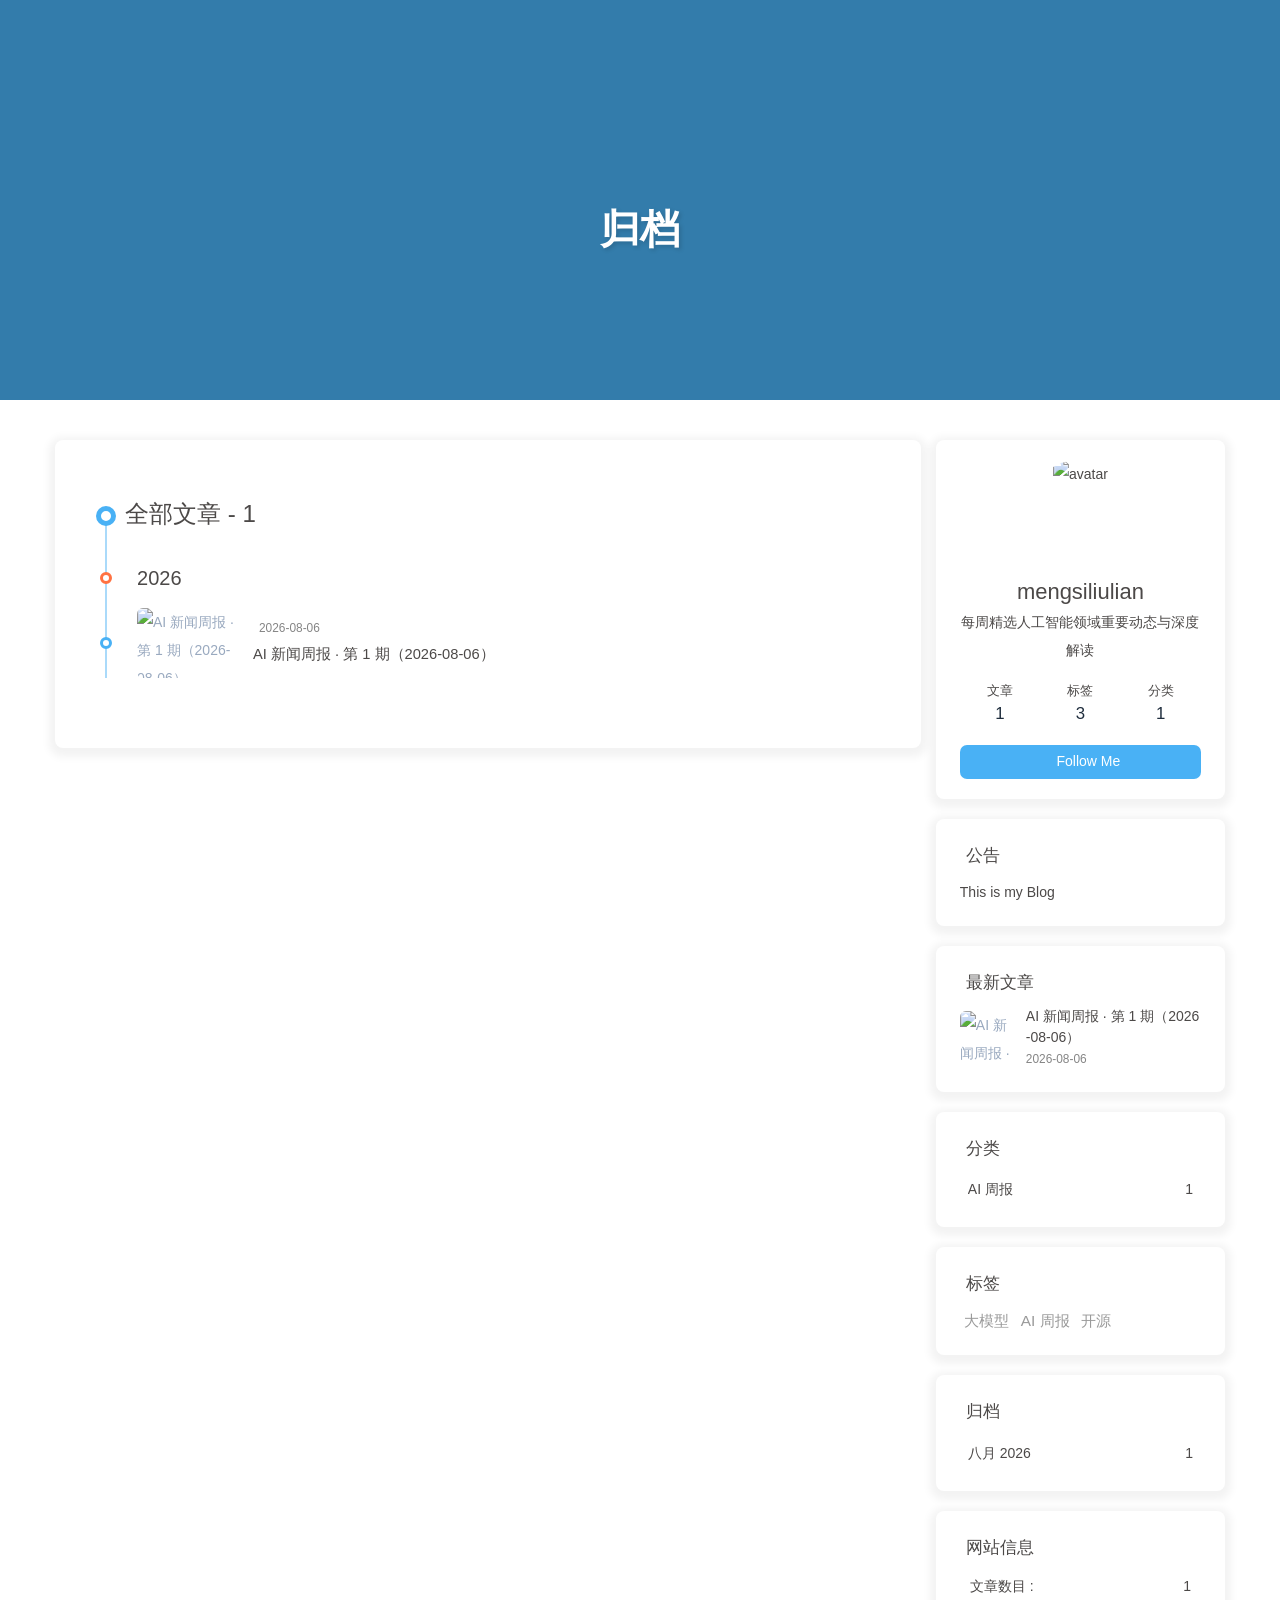
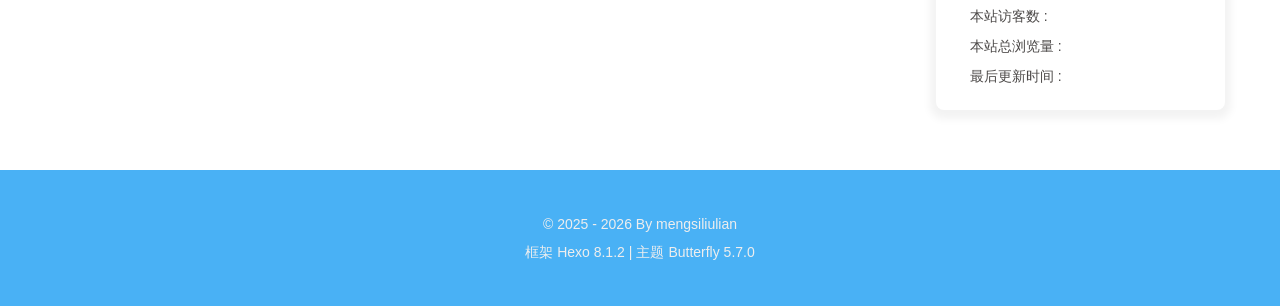
==== archives/index.html @ 632a8c6e "Site updated: 2026-08-06 00:59:35" ====
<!DOCTYPE html><html lang="zh-CN" data-theme="light"><head><meta charset="UTF-8"><meta http-equiv="X-UA-Compatible" content="IE=edge"><meta name="viewport" content="width=device-width, initial-scale=1.0,viewport-fit=cover"><title>归档 | AI 新闻周报</title><meta name="author" content="mengsiliulian"><meta name="copyright" content="mengsiliulian"><meta name="format-detection" content="telephone=no"><meta name="theme-color" content="#ffffff"><meta name="description" content="每周精选人工智能领域重要动态与深度解读">
<meta property="og:type" content="website">
<meta property="og:title" content="归档">
<meta property="og:url" content="https://mengsiliulian.github.io/archives/index.html">
<meta property="og:site_name" content="AI 新闻周报">
<meta property="og:description" content="每周精选人工智能领域重要动态与深度解读">
<meta property="og:locale" content="zh_CN">
<meta property="og:image" content="https://mengsiliulian.github.io/img/butterfly-icon.png">
<meta property="article:author" content="mengsiliulian">
<meta property="article:tag" content="AI, 人工智能, 新闻周报, 机器学习, 大模型">
<meta name="twitter:card" content="summary">
<meta name="twitter:image" content="https://mengsiliulian.github.io/img/butterfly-icon.png"><script type="application/ld+json"></script><link rel="shortcut icon" href="/%5Bobject%20Object%5D"><link rel="canonical" href="https://mengsiliulian.github.io/archives/index.html"><link rel="preconnect" href="//cdn.jsdelivr.net"/><link rel="preconnect" href="//busuanzi.ibruce.info"/><link rel="stylesheet" href="/css/index.css?v=5.7.0"><link rel="stylesheet" href="https://cdn.jsdelivr.net/npm/@fortawesome/fontawesome-free@7.3.1/css/all.min.css"><script>
    (() => {
      
    const saveToLocal = {
      set: (key, value, ttl) => {
        const data = { value }

        if (ttl != null) {
          data.expiry = Date.now() + ttl * 86400000
        }

        localStorage.setItem(key, JSON.stringify(data))
      },
      get: key => {
        const itemStr = localStorage.getItem(key)
        if (!itemStr) return

        try {
          const data = JSON.parse(itemStr)

          if (data.expiry && Date.now() > data.expiry) {
            localStorage.removeItem(key)
            return
          }

          return data.value
        } catch {
          localStorage.removeItem(key)
        }
      }
    }

    const scriptCache = new Map()
    const cssCache = new Map()
    window.btf = {
      saveToLocal,
      getScript: (url, attr = {}) => {
        if (scriptCache.has(url)) {
          return scriptCache.get(url)
        }

        const promise = new Promise((resolve, reject) => {
          const script = document.createElement('script')

          script.src = url
          script.async = true

          for (const key in attr) {
            script.setAttribute(key, attr[key])
          }

          script.onload = resolve
          script.onerror = reject

          document.head.appendChild(script)
        })

        scriptCache.set(url, promise)

        return promise
      },
      getCSS: (url, id) => {
        if (cssCache.has(url)) {
          return cssCache.get(url)
        }

        const promise = new Promise((resolve, reject) => {
          const link = document.createElement('link')

          link.rel = 'stylesheet'
          link.href = url

          if (id) {
            link.id = id
          }

          link.onload = resolve
          link.onerror = reject

          document.head.appendChild(link)
        })

        cssCache.set(url, promise)

        return promise
      },
      addGlobalFn: (key, fn, name = false, parent = window) => {
        if (!false && key.startsWith('pjax')) return
        const globalFn = parent.globalFn || {}
        globalFn[key] = globalFn[key] || {}
        globalFn[key][name || Object.keys(globalFn[key]).length] = fn
        parent.globalFn = globalFn
      }
    }
  
      
      const metaThemeColor = document.querySelector('meta[name="theme-color"]')
      const activateDarkMode = () => {
        document.documentElement.dataset.theme = 'dark'
        if (metaThemeColor !== null) {
          metaThemeColor.setAttribute('content', '#0d0d0d')
        }
      }
      const activateLightMode = () => {
        document.documentElement.dataset.theme = 'light'
        if (metaThemeColor !== null) {
          metaThemeColor.setAttribute('content', '#ffffff')
        }
      }

      btf.activateDarkMode = activateDarkMode
      btf.activateLightMode = activateLightMode

      const theme = saveToLocal.get('theme')
    
          theme === 'dark' ? activateDarkMode() : theme === 'light' ? activateLightMode() : null
        
      
      const asideStatus = saveToLocal.get('aside-status')
      if (asideStatus !== undefined) {
        document.documentElement.classList.toggle('hide-aside', asideStatus === 'hide')
      }
    
      
    const detectApple = () => {
      if (/iPad|iPhone|iPod|Macintosh/.test(navigator.userAgent)) {
        document.documentElement.classList.add('apple')
      }
    }
    detectApple()
  
    })()
  </script><script>const GLOBAL_CONFIG = {
  root: '/',
  algolia: undefined,
  localSearch: {"path":"/search.xml","preload":true,"top_n_per_article":1,"unescape":false,"pagination":{"enable":false,"hitsPerPage":8},"languages":{"hits_empty":"未找到符合您查询的内容：${query}","hits_stats":"共找到 ${hits} 篇文章"}},
  translate: undefined,
  highlight: {"plugin":"highlight.js","highlightCopy":true,"highlightLang":true,"highlightHeightLimit":false,"highlightFullpage":false,"highlightMacStyle":false},
  copy: {
    success: '复制成功',
    error: '复制失败',
    noSupport: '浏览器不支持'
  },
  relativeDate: {
    homepage: false,
    post: false
  },
  runtime: '',
  dateSuffix: {
    just: '刚刚',
    min: '分钟前',
    hour: '小时前',
    day: '天前',
    month: '个月前'
  },
  copyright: undefined,
  lightbox: 'null',
  Snackbar: undefined,
  infinitegrid: {
    js: 'https://cdn.jsdelivr.net/npm/@egjs/infinitegrid@4.13.0/dist/infinitegrid.min.js',
    buttonText: '加载更多'
  },
  isPhotoFigcaption: false,
  islazyloadPlugin: false,
  isAnchor: false,
  percent: {
    toc: true,
    rightside: false,
  },
  autoDarkmode: false
}</script><script id="config-diff">var GLOBAL_CONFIG_SITE = {
  title: '归档',
  isHighlightShrink: false,
  isToc: false,
  pageType: 'archive'
}</script><meta name="generator" content="Hexo 8.1.2"></head><body><div class="page" id="body-wrap"><header class="not-home-page" id="page-header"><nav id="nav"><span id="blog-info"><a class="nav-site-title" href="/"><img class="site-icon" src="/%5Bobject%20Object%5D" alt="Logo"><span class="site-name">AI 新闻周报</span></a></span><div id="menus"><div id="search-button"><span class="site-page social-icon search"><i class="fas fa-search fa-fw"></i><span> 搜索</span></span></div></div></nav><div id="page-site-info"><h1 id="site-title">归档</h1></div></header><main class="layout" id="content-inner"><div id="archive"><div class="article-sort-title">全部文章 - 1</div><div class="article-sort"><div class="article-sort-item year">2026</div><div class="article-sort-item"><a class="article-sort-item-img" href="/2026/08/06/ai-weekly-2026-08-06/" title="AI 新闻周报 · 第 1 期（2026-08-06）"><img src="https://images.unsplash.com/photo-1677442136019-21780ecad995?q=80&amp;w=1200&amp;auto=format&amp;fit=crop" alt="AI 新闻周报 · 第 1 期（2026-08-06）" onerror="this.onerror=null;this.src='/img/404.jpg'"></a><div class="article-sort-item-info"><div class="article-sort-item-time"><i class="far fa-calendar-alt"></i><time class="post-meta-date-created" datetime="2026-08-05T16:55:00.000Z" title="发表于 2026-08-06 00:55:00">2026-08-06</time></div><a class="article-sort-item-title" href="/2026/08/06/ai-weekly-2026-08-06/" title="AI 新闻周报 · 第 1 期（2026-08-06）">AI 新闻周报 · 第 1 期（2026-08-06）</a></div></div></div></div><div class="aside-content" id="aside-content"><div class="card-widget card-info text-center"><div class="avatar-img"><img src="/img/butterfly-icon.png" onerror="this.onerror=null;this.src='/img/friend_404.gif'" alt="avatar"/></div><div class="author-info-name">mengsiliulian</div><div class="author-info-description">每周精选人工智能领域重要动态与深度解读</div><div class="site-data"><a href="/archives/"><div class="headline">文章</div><div class="length-num">1</div></a><a href="/tags/"><div class="headline">标签</div><div class="length-num">3</div></a><a href="/categories/"><div class="headline">分类</div><div class="length-num">1</div></a></div><a id="card-info-btn" target="_blank" rel="noopener" href="https://github.com/xxxxxx"><i class="fab fa-github"></i><span>Follow Me</span></a></div><div class="card-widget card-announcement"><div class="item-headline"><i class="fas fa-bullhorn fa-shake"></i><span>公告</span></div><div class="announcement_content">This is my Blog</div></div><div class="sticky_layout"><div class="card-widget card-recent-post"><div class="item-headline"><i class="fas fa-history"></i><span>最新文章</span></div><div class="aside-list"><div class="aside-list-item"><a class="thumbnail" href="/2026/08/06/ai-weekly-2026-08-06/" title="AI 新闻周报 · 第 1 期（2026-08-06）"><img src="https://images.unsplash.com/photo-1677442136019-21780ecad995?q=80&amp;w=1200&amp;auto=format&amp;fit=crop" onerror="this.onerror=null;this.src='/img/404.jpg'" alt="AI 新闻周报 · 第 1 期（2026-08-06）"/></a><div class="content"><a class="title" href="/2026/08/06/ai-weekly-2026-08-06/" title="AI 新闻周报 · 第 1 期（2026-08-06）">AI 新闻周报 · 第 1 期（2026-08-06）</a><time datetime="2026-08-05T16:55:00.000Z" title="发表于 2026-08-06 00:55:00">2026-08-06</time></div></div></div></div><div class="card-widget card-categories"><div class="item-headline"><i class="fas fa-folder-open"></i><span>分类</span></div>
          <ul class="card-category-list" id="aside-cat-list">
            <li class="card-category-list-item "><a class="card-category-list-link" href="/categories/AI-%E5%91%A8%E6%8A%A5/"><span class="card-category-list-name">AI 周报</span><span class="card-category-list-count">1</span></a></li>
          </ul></div><div class="card-widget card-tags"><div class="item-headline"><i class="fas fa-tags"></i><span>标签</span></div><div class="card-tag-cloud"><a href="/tags/%E5%A4%A7%E6%A8%A1%E5%9E%8B/" style="font-size: 1.1em; color: #999">大模型</a> <a href="/tags/AI-%E5%91%A8%E6%8A%A5/" style="font-size: 1.1em; color: #999">AI 周报</a> <a href="/tags/%E5%BC%80%E6%BA%90/" style="font-size: 1.1em; color: #999">开源</a></div></div><div class="card-widget card-archives">
    <div class="item-headline"><i class="fas fa-archive"></i><span>归档</span></div>
  
    <ul class="card-archive-list">
      
        <li class="card-archive-list-item">
          <a class="card-archive-list-link" href="/archives/2026/08/">
            <span class="card-archive-list-date">
              八月 2026
            </span>
            <span class="card-archive-list-count">1</span>
          </a>
        </li>
      
    </ul>
  </div><div class="card-widget card-webinfo"><div class="item-headline"><i class="fas fa-chart-line"></i><span>网站信息</span></div><div class="webinfo"><div class="webinfo-item"><div class="item-name">文章数目 :</div><div class="item-count">1</div></div><div class="webinfo-item"><div class="item-name">本站访客数 :</div><div class="item-count" id="busuanzi_value_site_uv"><i class="fa-solid fa-spinner fa-spin"></i></div></div><div class="webinfo-item"><div class="item-name">本站总浏览量 :</div><div class="item-count" id="busuanzi_value_site_pv"><i class="fa-solid fa-spinner fa-spin"></i></div></div><div class="webinfo-item"><div class="item-name">最后更新时间 :</div><div class="item-count" id="last-push-date" data-lastPushDate="2026-08-05T16:59:34.254Z"><i class="fa-solid fa-spinner fa-spin"></i></div></div></div></div></div></div></main><footer id="footer"><div class="footer-other"><div class="footer-copyright"><span class="copyright">&copy;&nbsp;2025 - 2026 By mengsiliulian</span><span class="framework-info"><span>框架 </span><a target="_blank" rel="noopener" href="https://hexo.io">Hexo 8.1.2</a><span class="footer-separator">|</span><span>主题 </span><a target="_blank" rel="noopener" href="https://github.com/jerryc127/hexo-theme-butterfly">Butterfly 5.7.0</a></span></div></div></footer></div><div id="rightside"><div id="rightside-config-hide"><button id="darkmode" type="button" title="日间和夜间模式切换"><i class="fas fa-adjust"></i></button><button id="hide-aside-btn" type="button" title="单栏和双栏切换"><i class="fas fa-arrows-alt-h"></i></button></div><div id="rightside-config-show"><button id="rightside-config" type="button" title="设置"><i class="fas fa-cog fa-spin"></i></button><button id="go-up" type="button" title="回到顶部"><span class="scroll-percent"></span><i class="fas fa-arrow-up"></i></button></div></div><div><script src="/js/utils.js?v=5.7.0"></script><script src="/js/main.js?v=5.7.0"></script><div class="js-pjax"></div><script async data-pjax src="//busuanzi.ibruce.info/busuanzi/2.3/busuanzi.pure.mini.js"></script><div id="local-search"><div class="search-dialog"><nav class="search-nav"><span class="search-dialog-title">搜索</span><i class="fas fa-spinner fa-pulse" id="loading-status" hidden="hidden"></i><button class="search-close-button"><i class="fas fa-times"></i></button></nav><div class="text-center" id="loading-database"><i class="fas fa-spinner fa-pulse"></i><span>  数据加载中</span></div><div class="local-search-input"><input placeholder="搜索文章..." type="text"/></div><hr/><div id="local-search-results"></div><div class="ais-Pagination" id="local-search-pagination" style="display:none;"><ul class="ais-Pagination-list"></ul></div><div id="local-search-stats"></div></div><div id="search-mask"></div><script src="/js/search/local-search.js?v=5.7.0"></script></div></div></body></html>
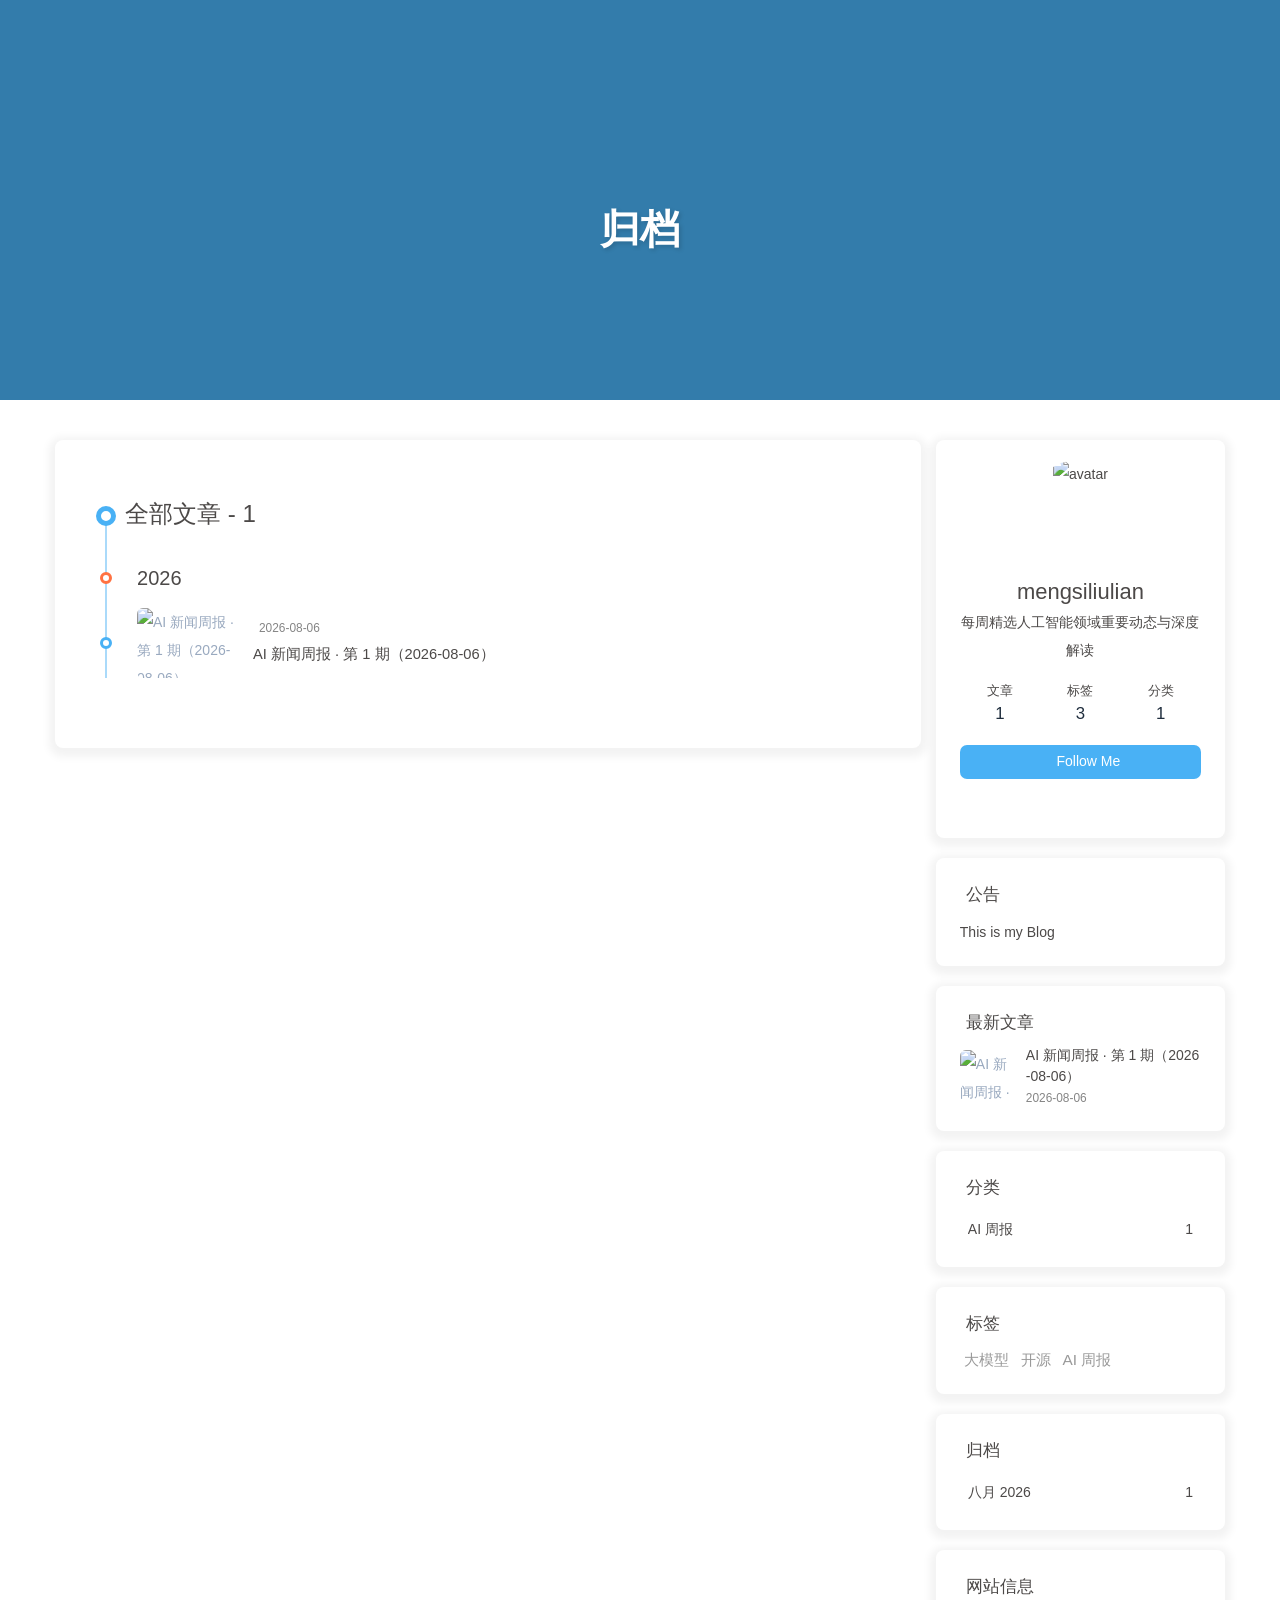
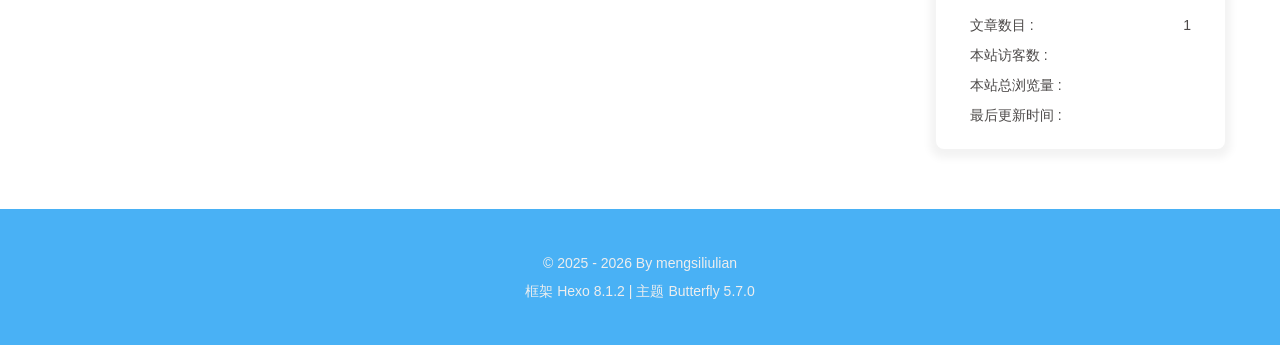
==== commit 308da384: "Site updated: 2026-08-06 01:06:45" ====
--- a/archives/index.html
+++ b/archives/index.html
@@ -5,11 +5,11 @@
 <meta property="og:site_name" content="AI 新闻周报">
 <meta property="og:description" content="每周精选人工智能领域重要动态与深度解读">
 <meta property="og:locale" content="zh_CN">
-<meta property="og:image" content="https://mengsiliulian.github.io/img/butterfly-icon.png">
+<meta property="og:image" content="https://avatars.githubusercontent.com/u/1">
 <meta property="article:author" content="mengsiliulian">
 <meta property="article:tag" content="AI, 人工智能, 新闻周报, 机器学习, 大模型">
 <meta name="twitter:card" content="summary">
-<meta name="twitter:image" content="https://mengsiliulian.github.io/img/butterfly-icon.png"><script type="application/ld+json"></script><link rel="shortcut icon" href="/%5Bobject%20Object%5D"><link rel="canonical" href="https://mengsiliulian.github.io/archives/index.html"><link rel="preconnect" href="//cdn.jsdelivr.net"/><link rel="preconnect" href="//busuanzi.ibruce.info"/><link rel="stylesheet" href="/css/index.css?v=5.7.0"><link rel="stylesheet" href="https://cdn.jsdelivr.net/npm/@fortawesome/fontawesome-free@7.3.1/css/all.min.css"><script>
+<meta name="twitter:image" content="https://avatars.githubusercontent.com/u/1"><script type="application/ld+json"></script><link rel="shortcut icon" href="/%5Bobject%20Object%5D"><link rel="canonical" href="https://mengsiliulian.github.io/archives/index.html"><link rel="preconnect" href="//cdn.jsdelivr.net"/><link rel="preconnect" href="//busuanzi.ibruce.info"/><link rel="stylesheet" href="/css/index.css?v=5.7.0"><link rel="stylesheet" href="https://cdn.jsdelivr.net/npm/@fortawesome/fontawesome-free@7.3.1/css/all.min.css"><script>
     (() => {
       
     const saveToLocal = {
@@ -184,10 +184,10 @@
   isHighlightShrink: false,
   isToc: false,
   pageType: 'archive'
-}</script><meta name="generator" content="Hexo 8.1.2"></head><body><div class="page" id="body-wrap"><header class="not-home-page" id="page-header"><nav id="nav"><span id="blog-info"><a class="nav-site-title" href="/"><img class="site-icon" src="/%5Bobject%20Object%5D" alt="Logo"><span class="site-name">AI 新闻周报</span></a></span><div id="menus"><div id="search-button"><span class="site-page social-icon search"><i class="fas fa-search fa-fw"></i><span> 搜索</span></span></div></div></nav><div id="page-site-info"><h1 id="site-title">归档</h1></div></header><main class="layout" id="content-inner"><div id="archive"><div class="article-sort-title">全部文章 - 1</div><div class="article-sort"><div class="article-sort-item year">2026</div><div class="article-sort-item"><a class="article-sort-item-img" href="/2026/08/06/ai-weekly-2026-08-06/" title="AI 新闻周报 · 第 1 期（2026-08-06）"><img src="https://images.unsplash.com/photo-1677442136019-21780ecad995?q=80&amp;w=1200&amp;auto=format&amp;fit=crop" alt="AI 新闻周报 · 第 1 期（2026-08-06）" onerror="this.onerror=null;this.src='/img/404.jpg'"></a><div class="article-sort-item-info"><div class="article-sort-item-time"><i class="far fa-calendar-alt"></i><time class="post-meta-date-created" datetime="2026-08-05T16:55:00.000Z" title="发表于 2026-08-06 00:55:00">2026-08-06</time></div><a class="article-sort-item-title" href="/2026/08/06/ai-weekly-2026-08-06/" title="AI 新闻周报 · 第 1 期（2026-08-06）">AI 新闻周报 · 第 1 期（2026-08-06）</a></div></div></div></div><div class="aside-content" id="aside-content"><div class="card-widget card-info text-center"><div class="avatar-img"><img src="/img/butterfly-icon.png" onerror="this.onerror=null;this.src='/img/friend_404.gif'" alt="avatar"/></div><div class="author-info-name">mengsiliulian</div><div class="author-info-description">每周精选人工智能领域重要动态与深度解读</div><div class="site-data"><a href="/archives/"><div class="headline">文章</div><div class="length-num">1</div></a><a href="/tags/"><div class="headline">标签</div><div class="length-num">3</div></a><a href="/categories/"><div class="headline">分类</div><div class="length-num">1</div></a></div><a id="card-info-btn" target="_blank" rel="noopener" href="https://github.com/xxxxxx"><i class="fab fa-github"></i><span>Follow Me</span></a></div><div class="card-widget card-announcement"><div class="item-headline"><i class="fas fa-bullhorn fa-shake"></i><span>公告</span></div><div class="announcement_content">This is my Blog</div></div><div class="sticky_layout"><div class="card-widget card-recent-post"><div class="item-headline"><i class="fas fa-history"></i><span>最新文章</span></div><div class="aside-list"><div class="aside-list-item"><a class="thumbnail" href="/2026/08/06/ai-weekly-2026-08-06/" title="AI 新闻周报 · 第 1 期（2026-08-06）"><img src="https://images.unsplash.com/photo-1677442136019-21780ecad995?q=80&amp;w=1200&amp;auto=format&amp;fit=crop" onerror="this.onerror=null;this.src='/img/404.jpg'" alt="AI 新闻周报 · 第 1 期（2026-08-06）"/></a><div class="content"><a class="title" href="/2026/08/06/ai-weekly-2026-08-06/" title="AI 新闻周报 · 第 1 期（2026-08-06）">AI 新闻周报 · 第 1 期（2026-08-06）</a><time datetime="2026-08-05T16:55:00.000Z" title="发表于 2026-08-06 00:55:00">2026-08-06</time></div></div></div></div><div class="card-widget card-categories"><div class="item-headline"><i class="fas fa-folder-open"></i><span>分类</span></div>
+}</script><meta name="generator" content="Hexo 8.1.2"></head><body><div class="page" id="body-wrap"><header class="not-home-page" id="page-header" style="background-image: url(https://images.unsplash.com/photo-1620712943543-bcc4688e7485?q=80&amp;w=1600&amp;auto=format&amp;fit=crop);"><nav id="nav"><span id="blog-info"><a class="nav-site-title" href="/"><span class="site-name">AI 新闻周报</span></a></span><div id="menus"><div id="search-button"><span class="site-page social-icon search"><i class="fas fa-search fa-fw"></i><span> 搜索</span></span></div></div></nav><div id="page-site-info"><h1 id="site-title">归档</h1></div></header><main class="layout" id="content-inner"><div id="archive"><div class="article-sort-title">全部文章 - 1</div><div class="article-sort"><div class="article-sort-item year">2026</div><div class="article-sort-item"><a class="article-sort-item-img" href="/2026/08/06/ai-weekly-2026-08-06/" title="AI 新闻周报 · 第 1 期（2026-08-06）"><img src="https://images.unsplash.com/photo-1677442136019-21780ecad995?q=80&amp;w=1200&amp;auto=format&amp;fit=crop" alt="AI 新闻周报 · 第 1 期（2026-08-06）" onerror="this.onerror=null;this.src='/img/404.jpg'"></a><div class="article-sort-item-info"><div class="article-sort-item-time"><i class="far fa-calendar-alt"></i><time class="post-meta-date-created" datetime="2026-08-05T16:55:00.000Z" title="发表于 2026-08-06 00:55:00">2026-08-06</time></div><a class="article-sort-item-title" href="/2026/08/06/ai-weekly-2026-08-06/" title="AI 新闻周报 · 第 1 期（2026-08-06）">AI 新闻周报 · 第 1 期（2026-08-06）</a></div></div></div></div><div class="aside-content" id="aside-content"><div class="card-widget card-info text-center"><div class="avatar-img"><img src="https://avatars.githubusercontent.com/u/1" onerror="this.onerror=null;this.src='/img/friend_404.gif'" alt="avatar"/></div><div class="author-info-name">mengsiliulian</div><div class="author-info-description">每周精选人工智能领域重要动态与深度解读</div><div class="site-data"><a href="/archives/"><div class="headline">文章</div><div class="length-num">1</div></a><a href="/tags/"><div class="headline">标签</div><div class="length-num">3</div></a><a href="/categories/"><div class="headline">分类</div><div class="length-num">1</div></a></div><a id="card-info-btn" target="_blank" rel="noopener" href="https://github.com/xxxxxx"><i class="fab fa-github"></i><span>Follow Me</span></a><div class="card-info-social-icons"><a class="social-icon" href="https://github.com/mengsiliulian" target="_blank" title="Github"><i class="fab fa-github" style="color: #24292e;"></i></a></div></div><div class="card-widget card-announcement"><div class="item-headline"><i class="fas fa-bullhorn fa-shake"></i><span>公告</span></div><div class="announcement_content">This is my Blog</div></div><div class="sticky_layout"><div class="card-widget card-recent-post"><div class="item-headline"><i class="fas fa-history"></i><span>最新文章</span></div><div class="aside-list"><div class="aside-list-item"><a class="thumbnail" href="/2026/08/06/ai-weekly-2026-08-06/" title="AI 新闻周报 · 第 1 期（2026-08-06）"><img src="https://images.unsplash.com/photo-1677442136019-21780ecad995?q=80&amp;w=1200&amp;auto=format&amp;fit=crop" onerror="this.onerror=null;this.src='/img/404.jpg'" alt="AI 新闻周报 · 第 1 期（2026-08-06）"/></a><div class="content"><a class="title" href="/2026/08/06/ai-weekly-2026-08-06/" title="AI 新闻周报 · 第 1 期（2026-08-06）">AI 新闻周报 · 第 1 期（2026-08-06）</a><time datetime="2026-08-05T16:55:00.000Z" title="发表于 2026-08-06 00:55:00">2026-08-06</time></div></div></div></div><div class="card-widget card-categories"><div class="item-headline"><i class="fas fa-folder-open"></i><span>分类</span></div>
           <ul class="card-category-list" id="aside-cat-list">
             <li class="card-category-list-item "><a class="card-category-list-link" href="/categories/AI-%E5%91%A8%E6%8A%A5/"><span class="card-category-list-name">AI 周报</span><span class="card-category-list-count">1</span></a></li>
-          </ul></div><div class="card-widget card-tags"><div class="item-headline"><i class="fas fa-tags"></i><span>标签</span></div><div class="card-tag-cloud"><a href="/tags/%E5%A4%A7%E6%A8%A1%E5%9E%8B/" style="font-size: 1.1em; color: #999">大模型</a> <a href="/tags/AI-%E5%91%A8%E6%8A%A5/" style="font-size: 1.1em; color: #999">AI 周报</a> <a href="/tags/%E5%BC%80%E6%BA%90/" style="font-size: 1.1em; color: #999">开源</a></div></div><div class="card-widget card-archives">
+          </ul></div><div class="card-widget card-tags"><div class="item-headline"><i class="fas fa-tags"></i><span>标签</span></div><div class="card-tag-cloud"><a href="/tags/%E5%A4%A7%E6%A8%A1%E5%9E%8B/" style="font-size: 1.1em; color: #999">大模型</a> <a href="/tags/%E5%BC%80%E6%BA%90/" style="font-size: 1.1em; color: #999">开源</a> <a href="/tags/AI-%E5%91%A8%E6%8A%A5/" style="font-size: 1.1em; color: #999">AI 周报</a></div></div><div class="card-widget card-archives">
     <div class="item-headline"><i class="fas fa-archive"></i><span>归档</span></div>
   
     <ul class="card-archive-list">
@@ -202,4 +202,4 @@
         </li>
       
     </ul>
-  </div><div class="card-widget card-webinfo"><div class="item-headline"><i class="fas fa-chart-line"></i><span>网站信息</span></div><div class="webinfo"><div class="webinfo-item"><div class="item-name">文章数目 :</div><div class="item-count">1</div></div><div class="webinfo-item"><div class="item-name">本站访客数 :</div><div class="item-count" id="busuanzi_value_site_uv"><i class="fa-solid fa-spinner fa-spin"></i></div></div><div class="webinfo-item"><div class="item-name">本站总浏览量 :</div><div class="item-count" id="busuanzi_value_site_pv"><i class="fa-solid fa-spinner fa-spin"></i></div></div><div class="webinfo-item"><div class="item-name">最后更新时间 :</div><div class="item-count" id="last-push-date" data-lastPushDate="2026-08-05T16:59:34.254Z"><i class="fa-solid fa-spinner fa-spin"></i></div></div></div></div></div></div></main><footer id="footer"><div class="footer-other"><div class="footer-copyright"><span class="copyright">&copy;&nbsp;2025 - 2026 By mengsiliulian</span><span class="framework-info"><span>框架 </span><a target="_blank" rel="noopener" href="https://hexo.io">Hexo 8.1.2</a><span class="footer-separator">|</span><span>主题 </span><a target="_blank" rel="noopener" href="https://github.com/jerryc127/hexo-theme-butterfly">Butterfly 5.7.0</a></span></div></div></footer></div><div id="rightside"><div id="rightside-config-hide"><button id="darkmode" type="button" title="日间和夜间模式切换"><i class="fas fa-adjust"></i></button><button id="hide-aside-btn" type="button" title="单栏和双栏切换"><i class="fas fa-arrows-alt-h"></i></button></div><div id="rightside-config-show"><button id="rightside-config" type="button" title="设置"><i class="fas fa-cog fa-spin"></i></button><button id="go-up" type="button" title="回到顶部"><span class="scroll-percent"></span><i class="fas fa-arrow-up"></i></button></div></div><div><script src="/js/utils.js?v=5.7.0"></script><script src="/js/main.js?v=5.7.0"></script><div class="js-pjax"></div><script async data-pjax src="//busuanzi.ibruce.info/busuanzi/2.3/busuanzi.pure.mini.js"></script><div id="local-search"><div class="search-dialog"><nav class="search-nav"><span class="search-dialog-title">搜索</span><i class="fas fa-spinner fa-pulse" id="loading-status" hidden="hidden"></i><button class="search-close-button"><i class="fas fa-times"></i></button></nav><div class="text-center" id="loading-database"><i class="fas fa-spinner fa-pulse"></i><span>  数据加载中</span></div><div class="local-search-input"><input placeholder="搜索文章..." type="text"/></div><hr/><div id="local-search-results"></div><div class="ais-Pagination" id="local-search-pagination" style="display:none;"><ul class="ais-Pagination-list"></ul></div><div id="local-search-stats"></div></div><div id="search-mask"></div><script src="/js/search/local-search.js?v=5.7.0"></script></div></div></body></html>+  </div><div class="card-widget card-webinfo"><div class="item-headline"><i class="fas fa-chart-line"></i><span>网站信息</span></div><div class="webinfo"><div class="webinfo-item"><div class="item-name">文章数目 :</div><div class="item-count">1</div></div><div class="webinfo-item"><div class="item-name">本站访客数 :</div><div class="item-count" id="busuanzi_value_site_uv"><i class="fa-solid fa-spinner fa-spin"></i></div></div><div class="webinfo-item"><div class="item-name">本站总浏览量 :</div><div class="item-count" id="busuanzi_value_site_pv"><i class="fa-solid fa-spinner fa-spin"></i></div></div><div class="webinfo-item"><div class="item-name">最后更新时间 :</div><div class="item-count" id="last-push-date" data-lastPushDate="2026-08-05T17:06:43.713Z"><i class="fa-solid fa-spinner fa-spin"></i></div></div></div></div></div></div></main><footer id="footer"><div class="footer-other"><div class="footer-copyright"><span class="copyright">&copy;&nbsp;2025 - 2026 By mengsiliulian</span><span class="framework-info"><span>框架 </span><a target="_blank" rel="noopener" href="https://hexo.io">Hexo 8.1.2</a><span class="footer-separator">|</span><span>主题 </span><a target="_blank" rel="noopener" href="https://github.com/jerryc127/hexo-theme-butterfly">Butterfly 5.7.0</a></span></div></div></footer></div><div id="rightside"><div id="rightside-config-hide"><button id="darkmode" type="button" title="日间和夜间模式切换"><i class="fas fa-adjust"></i></button><button id="hide-aside-btn" type="button" title="单栏和双栏切换"><i class="fas fa-arrows-alt-h"></i></button></div><div id="rightside-config-show"><button id="rightside-config" type="button" title="设置"><i class="fas fa-cog fa-spin"></i></button><button id="go-up" type="button" title="回到顶部"><span class="scroll-percent"></span><i class="fas fa-arrow-up"></i></button></div></div><div><script src="/js/utils.js?v=5.7.0"></script><script src="/js/main.js?v=5.7.0"></script><div class="js-pjax"></div><script async data-pjax src="//busuanzi.ibruce.info/busuanzi/2.3/busuanzi.pure.mini.js"></script><div id="local-search"><div class="search-dialog"><nav class="search-nav"><span class="search-dialog-title">搜索</span><i class="fas fa-spinner fa-pulse" id="loading-status" hidden="hidden"></i><button class="search-close-button"><i class="fas fa-times"></i></button></nav><div class="text-center" id="loading-database"><i class="fas fa-spinner fa-pulse"></i><span>  数据加载中</span></div><div class="local-search-input"><input placeholder="搜索文章..." type="text"/></div><hr/><div id="local-search-results"></div><div class="ais-Pagination" id="local-search-pagination" style="display:none;"><ul class="ais-Pagination-list"></ul></div><div id="local-search-stats"></div></div><div id="search-mask"></div><script src="/js/search/local-search.js?v=5.7.0"></script></div></div></body></html>
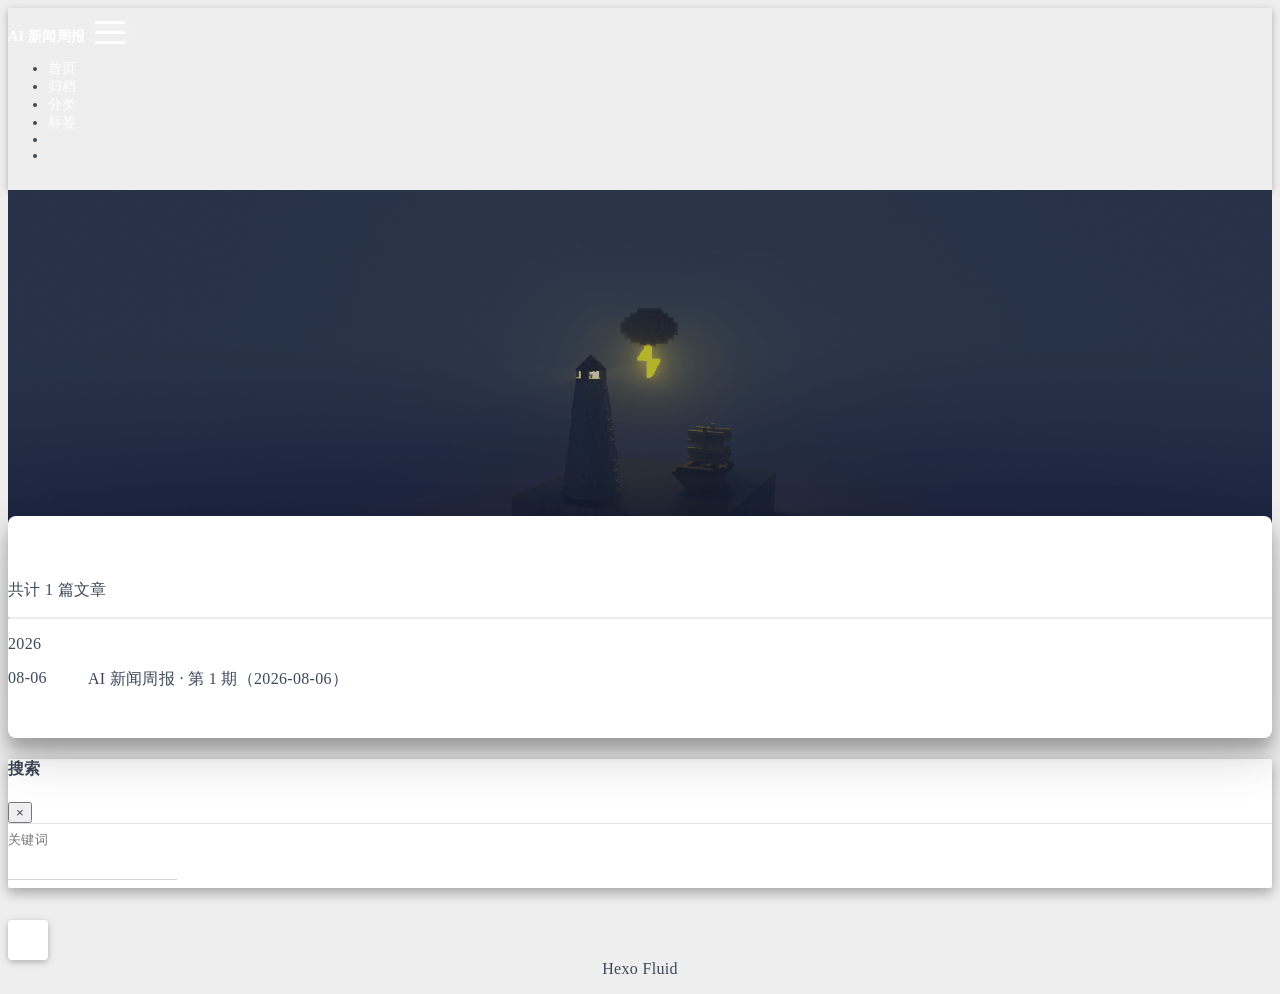
==== commit d1c29b3b: "Site updated: 2026-08-06 01:20:34" ====
--- a/archives/index.html
+++ b/archives/index.html
@@ -1,205 +1,438 @@
-<!DOCTYPE html><html lang="zh-CN" data-theme="light"><head><meta charset="UTF-8"><meta http-equiv="X-UA-Compatible" content="IE=edge"><meta name="viewport" content="width=device-width, initial-scale=1.0,viewport-fit=cover"><title>归档 | AI 新闻周报</title><meta name="author" content="mengsiliulian"><meta name="copyright" content="mengsiliulian"><meta name="format-detection" content="telephone=no"><meta name="theme-color" content="#ffffff"><meta name="description" content="每周精选人工智能领域重要动态与深度解读">
+
+
+<!DOCTYPE html>
+<html lang="zh-CN" data-default-color-scheme=auto>
+
+
+
+<head>
+  <meta charset="UTF-8">
+
+  <link rel="apple-touch-icon" sizes="76x76" href="/img/fluid.png">
+  <link rel="icon" href="/img/fluid.png">
+  
+
+  <meta name="viewport" content="width=device-width, initial-scale=1.0, maximum-scale=5.0, shrink-to-fit=no">
+  <meta http-equiv="x-ua-compatible" content="ie=edge">
+  
+    <meta http-equiv="Content-Security-Policy" content="upgrade-insecure-requests">
+  
+  <meta name="theme-color" content="#2f4154">
+  <meta name="author" content="mengsiliulian">
+  <meta name="keywords" content="AI, 人工智能, 新闻周报, 机器学习, 大模型">
+  
+    <meta name="description" content="每周精选人工智能领域重要动态与深度解读">
 <meta property="og:type" content="website">
 <meta property="og:title" content="归档">
 <meta property="og:url" content="https://mengsiliulian.github.io/archives/index.html">
 <meta property="og:site_name" content="AI 新闻周报">
 <meta property="og:description" content="每周精选人工智能领域重要动态与深度解读">
 <meta property="og:locale" content="zh_CN">
-<meta property="og:image" content="https://avatars.githubusercontent.com/u/1">
 <meta property="article:author" content="mengsiliulian">
 <meta property="article:tag" content="AI, 人工智能, 新闻周报, 机器学习, 大模型">
-<meta name="twitter:card" content="summary">
-<meta name="twitter:image" content="https://avatars.githubusercontent.com/u/1"><script type="application/ld+json"></script><link rel="shortcut icon" href="/%5Bobject%20Object%5D"><link rel="canonical" href="https://mengsiliulian.github.io/archives/index.html"><link rel="preconnect" href="//cdn.jsdelivr.net"/><link rel="preconnect" href="//busuanzi.ibruce.info"/><link rel="stylesheet" href="/css/index.css?v=5.7.0"><link rel="stylesheet" href="https://cdn.jsdelivr.net/npm/@fortawesome/fontawesome-free@7.3.1/css/all.min.css"><script>
-    (() => {
+<meta name="twitter:card" content="summary_large_image">
+  
+  
+  
+  <title>归档 - AI 新闻周报</title>
+
+  <link  rel="stylesheet" href="https://lib.baomitu.com/twitter-bootstrap/4.6.1/css/bootstrap.min.css" />
+
+
+
+
+
+<!-- 主题依赖的图标库，不要自行修改 -->
+<!-- Do not modify the link that theme dependent icons -->
+
+<link rel="stylesheet" href="//at.alicdn.com/t/c/font_1749284_5i9bdhy70f8.css">
+
+
+
+<link rel="stylesheet" href="//at.alicdn.com/t/c/font_1736178_k526ubmyhba.css">
+
+
+<link  rel="stylesheet" href="/css/main.css" />
+
+
+  <link id="highlight-css" rel="stylesheet" href="/css/highlight.css" />
+  
+    <link id="highlight-css-dark" rel="stylesheet" href="/css/highlight-dark.css" />
+  
+
+
+
+
+  <script id="fluid-configs">
+    var Fluid = window.Fluid || {};
+    Fluid.ctx = Object.assign({}, Fluid.ctx)
+    var CONFIG = {"hostname":"mengsiliulian.github.io","root":"/","version":"1.9.9","typing":{"enable":true,"typeSpeed":70,"cursorChar":"_","loop":false,"scope":[]},"anchorjs":{"enable":true,"element":"h1,h2,h3,h4,h5,h6","placement":"left","visible":"hover","icon":""},"progressbar":{"enable":true,"height_px":3,"color":"#29d","options":{"showSpinner":false,"trickleSpeed":100}},"code_language":{"enable":true,"default":"TEXT"},"copy_btn":true,"image_caption":{"enable":true},"image_zoom":{"enable":true,"img_url_replace":["",""]},"toc":{"enable":true,"expand_all":true,"placement":"right","headingSelector":"h1,h2,h3,h4,h5,h6","collapseDepth":0,"number":true,"expand":false,"scrollspy":true},"lazyload":{"enable":true,"loading_img":"/img/loading.gif","onlypost":false,"offset_factor":2},"web_analytics":{"enable":false,"follow_dnt":true,"baidu":null,"google":{"measurement_id":null},"tencent":{"sid":null,"cid":null},"leancloud":{"app_id":null,"app_key":null,"server_url":null,"path":"window.location.pathname","ignore_local":false},"openkounter":{"server_url":"https://open-kounter.mintimate.cn","path":"window.location.pathname","ignore_local":false},"umami":{"src":null,"website_id":null,"domains":null,"start_time":"2024-01-01T00:00:00.000Z","token":null,"api_server":null}},"search_path":"/local-search.xml","include_content_in_search":true};
+
+    if (CONFIG.web_analytics.follow_dnt) {
+      var dntVal = navigator.doNotTrack || window.doNotTrack || navigator.msDoNotTrack;
+      Fluid.ctx.dnt = dntVal && (dntVal.startsWith('1') || dntVal.startsWith('yes') || dntVal.startsWith('on'));
+    }
+  </script>
+  <script  src="/js/utils.js" ></script>
+  <script  src="/js/color-schema.js" ></script>
+  
+
+
+  
+<meta name="generator" content="Hexo 8.1.2"></head>
+
+
+<body>
+  
+
+  <header>
+    
+
+<div class="header-inner" style="height: 60vh;">
+  <nav id="navbar" class="navbar fixed-top  navbar-expand-lg navbar-dark scrolling-navbar">
+  <div class="container">
+    <a class="navbar-brand" href="/">
+      <strong>AI 新闻周报</strong>
+    </a>
+
+    <button id="navbar-toggler-btn" class="navbar-toggler" type="button" data-toggle="collapse"
+            data-target="#navbarSupportedContent"
+            aria-controls="navbarSupportedContent" aria-expanded="false" aria-label="Toggle navigation">
+      <div class="animated-icon"><span></span><span></span><span></span></div>
+    </button>
+
+    <!-- Collapsible content (desktop) -->
+    <div class="collapse navbar-collapse" id="navbarSupportedContent">
+      <ul class="navbar-nav ml-auto text-center">
+        
+          
+          
+          
+          
+            <li class="nav-item">
+              <a class="nav-link" href="/" target="_self">
+                <i class="iconfont icon-home-fill"></i>
+                <span>首页</span>
+              </a>
+            </li>
+          
+        
+          
+          
+          
+          
+            <li class="nav-item">
+              <a class="nav-link" href="/archives/" target="_self">
+                <i class="iconfont icon-archive-fill"></i>
+                <span>归档</span>
+              </a>
+            </li>
+          
+        
+          
+          
+          
+          
+            <li class="nav-item">
+              <a class="nav-link" href="/categories/" target="_self">
+                <i class="iconfont icon-category-fill"></i>
+                <span>分类</span>
+              </a>
+            </li>
+          
+        
+          
+          
+          
+          
+            <li class="nav-item">
+              <a class="nav-link" href="/tags/" target="_self">
+                <i class="iconfont icon-tags-fill"></i>
+                <span>标签</span>
+              </a>
+            </li>
+          
+        
+        
+          <li class="nav-item" id="search-btn">
+            <a class="nav-link" target="_self" href="javascript:;" data-toggle="modal" data-target="#modalSearch" aria-label="Search">
+              <i class="iconfont icon-search"></i>
+            </a>
+          </li>
+          
+        
+        
+          <li class="nav-item" id="color-toggle-btn">
+            <a class="nav-link" target="_self" href="javascript:;" aria-label="Color Toggle">
+              <i class="iconfont icon-dark" id="color-toggle-icon"></i>
+            </a>
+          </li>
+        
+      </ul>
+    </div>
+  </div>
+</nav>
+
+<!-- Mobile grid menu overlay -->
+<div id="mobile-grid-menu" class="d-lg-none">
+  <div class="mobile-grid-menu-inner">
+    <div class="container">
+      <div class="row">
+        
+          
+          
+          
+          
+            <div class="col-4 mobile-grid-cell">
+              <a href="/" target="_self">
+                <div class="mobile-grid-item">
+                  <i class="iconfont icon-home-fill"></i>
+                  <span>首页</span>
+                </div>
+              </a>
+            </div>
+          
+        
+          
+          
+          
+          
+            <div class="col-4 mobile-grid-cell">
+              <a href="/archives/" target="_self">
+                <div class="mobile-grid-item">
+                  <i class="iconfont icon-archive-fill"></i>
+                  <span>归档</span>
+                </div>
+              </a>
+            </div>
+          
+        
+          
+          
+          
+          
+            <div class="col-4 mobile-grid-cell">
+              <a href="/categories/" target="_self">
+                <div class="mobile-grid-item">
+                  <i class="iconfont icon-category-fill"></i>
+                  <span>分类</span>
+                </div>
+              </a>
+            </div>
+          
+        
+          
+          
+          
+          
+            <div class="col-4 mobile-grid-cell">
+              <a href="/tags/" target="_self">
+                <div class="mobile-grid-item">
+                  <i class="iconfont icon-tags-fill"></i>
+                  <span>标签</span>
+                </div>
+              </a>
+            </div>
+          
+        
+        
+          <div class="col-4 mobile-grid-cell" id="mobile-search-btn">
+            <a href="javascript:;" data-toggle="modal" data-target="#modalSearch" aria-label="Search">
+              <div class="mobile-grid-item">
+                <i class="iconfont icon-search"></i>
+                <span>搜索</span>
+              </div>
+            </a>
+          </div>
+        
+        
+          <div class="col-4 mobile-grid-cell" id="mobile-color-toggle-btn"
+               data-label-light="开灯"
+               data-label-dark="关灯">
+            <a href="javascript:;" aria-label="Color Toggle">
+              <div class="mobile-grid-item">
+                <i class="iconfont icon-dark" id="mobile-color-toggle-icon"></i>
+                <span id="mobile-color-toggle-label">关灯</span>
+              </div>
+            </a>
+          </div>
+        
+      </div>
+    </div>
+  </div>
+</div>
+
+  
+
+<div id="banner" class="banner" parallax=true
+     style="background: url('/img/default.png') no-repeat center center; background-size: cover;">
+  <div class="full-bg-img">
+    <div class="mask flex-center" style="background-color: rgba(0, 0, 0, 0.3)">
+      <div class="banner-text text-center fade-in-up">
+        <div class="h2">
+          
+            <span id="subtitle" data-typed-text="归档"></span>
+          
+        </div>
+
+        
+      </div>
+
       
-    const saveToLocal = {
-      set: (key, value, ttl) => {
-        const data = { value }
-
-        if (ttl != null) {
-          data.expiry = Date.now() + ttl * 86400000
-        }
-
-        localStorage.setItem(key, JSON.stringify(data))
-      },
-      get: key => {
-        const itemStr = localStorage.getItem(key)
-        if (!itemStr) return
-
-        try {
-          const data = JSON.parse(itemStr)
-
-          if (data.expiry && Date.now() > data.expiry) {
-            localStorage.removeItem(key)
-            return
-          }
-
-          return data.value
-        } catch {
-          localStorage.removeItem(key)
-        }
+    </div>
+  </div>
+</div>
+
+
+
+</div>
+
+  </header>
+
+  <main>
+    
+      <div class="container nopadding-x-md">
+        <div id="board"
+          >
+          
+          <div class="container">
+            <div class="row">
+              <div class="col-12 col-md-10 m-auto">
+                
+
+<div class="list-group">
+  <p class="h4">共计 1 篇文章</p>
+  <hr>
+  
+  
+    
+      
+      <p class="h5">2026</p>
+    
+    <a href="/2026/08/06/ai-weekly-2026-08-06/" class="list-group-item list-group-item-action">
+      <time>08-06</time>
+      <div class="list-group-item-title">AI 新闻周报 · 第 1 期（2026-08-06）</div>
+    </a>
+  
+</div>
+
+
+
+
+
+              </div>
+            </div>
+          </div>
+        </div>
+      </div>
+    
+
+    
+      <a id="scroll-top-button" aria-label="TOP" href="#" role="button">
+        <i class="iconfont icon-arrowup" aria-hidden="true"></i>
+      </a>
+    
+
+    
+      <div class="modal fade" id="modalSearch" tabindex="-1" role="dialog" aria-labelledby="ModalLabel"
+     aria-hidden="true">
+  <div class="modal-dialog modal-dialog-scrollable modal-lg" role="document">
+    <div class="modal-content">
+      <div class="modal-header text-center">
+        <h4 class="modal-title w-100 font-weight-bold">搜索</h4>
+        <button type="button" id="local-search-close" class="close" data-dismiss="modal" aria-label="Close">
+          <span aria-hidden="true">&times;</span>
+        </button>
+      </div>
+      <div class="modal-body mx-3">
+        <div class="md-form mb-5">
+          <input type="text" id="local-search-input" class="form-control validate">
+          <label data-error="x" data-success="v" for="local-search-input">关键词</label>
+        </div>
+        <div class="list-group" id="local-search-result"></div>
+      </div>
+    </div>
+  </div>
+</div>
+
+    
+
+    
+  </main>
+
+  <footer>
+    <div class="footer-inner">
+  
+    <div class="footer-content">
+       <a href="https://hexo.io" target="_blank" rel="nofollow noopener"><span>Hexo</span></a> <i class="iconfont icon-love"></i> <a href="https://github.com/fluid-dev/hexo-theme-fluid" target="_blank" rel="nofollow noopener"><span>Fluid</span></a> 
+    </div>
+  
+  
+  
+</div>
+
+  </footer>
+
+  <!-- Scripts -->
+  
+  <script  src="https://lib.baomitu.com/nprogress/0.2.0/nprogress.min.js" ></script>
+  <link  rel="stylesheet" href="https://lib.baomitu.com/nprogress/0.2.0/nprogress.min.css" />
+
+  <script>
+    NProgress.configure({"showSpinner":false,"trickleSpeed":100})
+    NProgress.start()
+    window.addEventListener('load', function() {
+      NProgress.done();
+    })
+  </script>
+
+
+<script  src="https://lib.baomitu.com/jquery/3.6.4/jquery.min.js" ></script>
+<script  src="https://lib.baomitu.com/twitter-bootstrap/4.6.1/js/bootstrap.min.js" ></script>
+<script  src="/js/events.js" ></script>
+<script  src="/js/plugins.js" ></script>
+
+
+  <script  src="https://lib.baomitu.com/typed.js/2.0.12/typed.min.js" ></script>
+  <script>
+    (function (window, document) {
+      var typing = Fluid.plugins.typing;
+      var subtitle = document.getElementById('subtitle');
+      if (!subtitle || !typing) {
+        return;
       }
-    }
-
-    const scriptCache = new Map()
-    const cssCache = new Map()
-    window.btf = {
-      saveToLocal,
-      getScript: (url, attr = {}) => {
-        if (scriptCache.has(url)) {
-          return scriptCache.get(url)
-        }
-
-        const promise = new Promise((resolve, reject) => {
-          const script = document.createElement('script')
-
-          script.src = url
-          script.async = true
-
-          for (const key in attr) {
-            script.setAttribute(key, attr[key])
-          }
-
-          script.onload = resolve
-          script.onerror = reject
-
-          document.head.appendChild(script)
-        })
-
-        scriptCache.set(url, promise)
-
-        return promise
-      },
-      getCSS: (url, id) => {
-        if (cssCache.has(url)) {
-          return cssCache.get(url)
-        }
-
-        const promise = new Promise((resolve, reject) => {
-          const link = document.createElement('link')
-
-          link.rel = 'stylesheet'
-          link.href = url
-
-          if (id) {
-            link.id = id
-          }
-
-          link.onload = resolve
-          link.onerror = reject
-
-          document.head.appendChild(link)
-        })
-
-        cssCache.set(url, promise)
-
-        return promise
-      },
-      addGlobalFn: (key, fn, name = false, parent = window) => {
-        if (!false && key.startsWith('pjax')) return
-        const globalFn = parent.globalFn || {}
-        globalFn[key] = globalFn[key] || {}
-        globalFn[key][name || Object.keys(globalFn[key]).length] = fn
-        parent.globalFn = globalFn
-      }
-    }
-  
+      var text = subtitle.getAttribute('data-typed-text');
       
-      const metaThemeColor = document.querySelector('meta[name="theme-color"]')
-      const activateDarkMode = () => {
-        document.documentElement.dataset.theme = 'dark'
-        if (metaThemeColor !== null) {
-          metaThemeColor.setAttribute('content', '#0d0d0d')
-        }
-      }
-      const activateLightMode = () => {
-        document.documentElement.dataset.theme = 'light'
-        if (metaThemeColor !== null) {
-          metaThemeColor.setAttribute('content', '#ffffff')
-        }
-      }
-
-      btf.activateDarkMode = activateDarkMode
-      btf.activateLightMode = activateLightMode
-
-      const theme = saveToLocal.get('theme')
-    
-          theme === 'dark' ? activateDarkMode() : theme === 'light' ? activateLightMode() : null
-        
+        typing(text);
       
-      const asideStatus = saveToLocal.get('aside-status')
-      if (asideStatus !== undefined) {
-        document.documentElement.classList.toggle('hide-aside', asideStatus === 'hide')
-      }
-    
-      
-    const detectApple = () => {
-      if (/iPad|iPhone|iPod|Macintosh/.test(navigator.userAgent)) {
-        document.documentElement.classList.add('apple')
-      }
-    }
-    detectApple()
-  
-    })()
-  </script><script>const GLOBAL_CONFIG = {
-  root: '/',
-  algolia: undefined,
-  localSearch: {"path":"/search.xml","preload":true,"top_n_per_article":1,"unescape":false,"pagination":{"enable":false,"hitsPerPage":8},"languages":{"hits_empty":"未找到符合您查询的内容：${query}","hits_stats":"共找到 ${hits} 篇文章"}},
-  translate: undefined,
-  highlight: {"plugin":"highlight.js","highlightCopy":true,"highlightLang":true,"highlightHeightLimit":false,"highlightFullpage":false,"highlightMacStyle":false},
-  copy: {
-    success: '复制成功',
-    error: '复制失败',
-    noSupport: '浏览器不支持'
-  },
-  relativeDate: {
-    homepage: false,
-    post: false
-  },
-  runtime: '',
-  dateSuffix: {
-    just: '刚刚',
-    min: '分钟前',
-    hour: '小时前',
-    day: '天前',
-    month: '个月前'
-  },
-  copyright: undefined,
-  lightbox: 'null',
-  Snackbar: undefined,
-  infinitegrid: {
-    js: 'https://cdn.jsdelivr.net/npm/@egjs/infinitegrid@4.13.0/dist/infinitegrid.min.js',
-    buttonText: '加载更多'
-  },
-  isPhotoFigcaption: false,
-  islazyloadPlugin: false,
-  isAnchor: false,
-  percent: {
-    toc: true,
-    rightside: false,
-  },
-  autoDarkmode: false
-}</script><script id="config-diff">var GLOBAL_CONFIG_SITE = {
-  title: '归档',
-  isHighlightShrink: false,
-  isToc: false,
-  pageType: 'archive'
-}</script><meta name="generator" content="Hexo 8.1.2"></head><body><div class="page" id="body-wrap"><header class="not-home-page" id="page-header" style="background-image: url(https://images.unsplash.com/photo-1620712943543-bcc4688e7485?q=80&amp;w=1600&amp;auto=format&amp;fit=crop);"><nav id="nav"><span id="blog-info"><a class="nav-site-title" href="/"><span class="site-name">AI 新闻周报</span></a></span><div id="menus"><div id="search-button"><span class="site-page social-icon search"><i class="fas fa-search fa-fw"></i><span> 搜索</span></span></div></div></nav><div id="page-site-info"><h1 id="site-title">归档</h1></div></header><main class="layout" id="content-inner"><div id="archive"><div class="article-sort-title">全部文章 - 1</div><div class="article-sort"><div class="article-sort-item year">2026</div><div class="article-sort-item"><a class="article-sort-item-img" href="/2026/08/06/ai-weekly-2026-08-06/" title="AI 新闻周报 · 第 1 期（2026-08-06）"><img src="https://images.unsplash.com/photo-1677442136019-21780ecad995?q=80&amp;w=1200&amp;auto=format&amp;fit=crop" alt="AI 新闻周报 · 第 1 期（2026-08-06）" onerror="this.onerror=null;this.src='/img/404.jpg'"></a><div class="article-sort-item-info"><div class="article-sort-item-time"><i class="far fa-calendar-alt"></i><time class="post-meta-date-created" datetime="2026-08-05T16:55:00.000Z" title="发表于 2026-08-06 00:55:00">2026-08-06</time></div><a class="article-sort-item-title" href="/2026/08/06/ai-weekly-2026-08-06/" title="AI 新闻周报 · 第 1 期（2026-08-06）">AI 新闻周报 · 第 1 期（2026-08-06）</a></div></div></div></div><div class="aside-content" id="aside-content"><div class="card-widget card-info text-center"><div class="avatar-img"><img src="https://avatars.githubusercontent.com/u/1" onerror="this.onerror=null;this.src='/img/friend_404.gif'" alt="avatar"/></div><div class="author-info-name">mengsiliulian</div><div class="author-info-description">每周精选人工智能领域重要动态与深度解读</div><div class="site-data"><a href="/archives/"><div class="headline">文章</div><div class="length-num">1</div></a><a href="/tags/"><div class="headline">标签</div><div class="length-num">3</div></a><a href="/categories/"><div class="headline">分类</div><div class="length-num">1</div></a></div><a id="card-info-btn" target="_blank" rel="noopener" href="https://github.com/xxxxxx"><i class="fab fa-github"></i><span>Follow Me</span></a><div class="card-info-social-icons"><a class="social-icon" href="https://github.com/mengsiliulian" target="_blank" title="Github"><i class="fab fa-github" style="color: #24292e;"></i></a></div></div><div class="card-widget card-announcement"><div class="item-headline"><i class="fas fa-bullhorn fa-shake"></i><span>公告</span></div><div class="announcement_content">This is my Blog</div></div><div class="sticky_layout"><div class="card-widget card-recent-post"><div class="item-headline"><i class="fas fa-history"></i><span>最新文章</span></div><div class="aside-list"><div class="aside-list-item"><a class="thumbnail" href="/2026/08/06/ai-weekly-2026-08-06/" title="AI 新闻周报 · 第 1 期（2026-08-06）"><img src="https://images.unsplash.com/photo-1677442136019-21780ecad995?q=80&amp;w=1200&amp;auto=format&amp;fit=crop" onerror="this.onerror=null;this.src='/img/404.jpg'" alt="AI 新闻周报 · 第 1 期（2026-08-06）"/></a><div class="content"><a class="title" href="/2026/08/06/ai-weekly-2026-08-06/" title="AI 新闻周报 · 第 1 期（2026-08-06）">AI 新闻周报 · 第 1 期（2026-08-06）</a><time datetime="2026-08-05T16:55:00.000Z" title="发表于 2026-08-06 00:55:00">2026-08-06</time></div></div></div></div><div class="card-widget card-categories"><div class="item-headline"><i class="fas fa-folder-open"></i><span>分类</span></div>
-          <ul class="card-category-list" id="aside-cat-list">
-            <li class="card-category-list-item "><a class="card-category-list-link" href="/categories/AI-%E5%91%A8%E6%8A%A5/"><span class="card-category-list-name">AI 周报</span><span class="card-category-list-count">1</span></a></li>
-          </ul></div><div class="card-widget card-tags"><div class="item-headline"><i class="fas fa-tags"></i><span>标签</span></div><div class="card-tag-cloud"><a href="/tags/%E5%A4%A7%E6%A8%A1%E5%9E%8B/" style="font-size: 1.1em; color: #999">大模型</a> <a href="/tags/%E5%BC%80%E6%BA%90/" style="font-size: 1.1em; color: #999">开源</a> <a href="/tags/AI-%E5%91%A8%E6%8A%A5/" style="font-size: 1.1em; color: #999">AI 周报</a></div></div><div class="card-widget card-archives">
-    <div class="item-headline"><i class="fas fa-archive"></i><span>归档</span></div>
-  
-    <ul class="card-archive-list">
-      
-        <li class="card-archive-list-item">
-          <a class="card-archive-list-link" href="/archives/2026/08/">
-            <span class="card-archive-list-date">
-              八月 2026
-            </span>
-            <span class="card-archive-list-count">1</span>
-          </a>
-        </li>
-      
-    </ul>
-  </div><div class="card-widget card-webinfo"><div class="item-headline"><i class="fas fa-chart-line"></i><span>网站信息</span></div><div class="webinfo"><div class="webinfo-item"><div class="item-name">文章数目 :</div><div class="item-count">1</div></div><div class="webinfo-item"><div class="item-name">本站访客数 :</div><div class="item-count" id="busuanzi_value_site_uv"><i class="fa-solid fa-spinner fa-spin"></i></div></div><div class="webinfo-item"><div class="item-name">本站总浏览量 :</div><div class="item-count" id="busuanzi_value_site_pv"><i class="fa-solid fa-spinner fa-spin"></i></div></div><div class="webinfo-item"><div class="item-name">最后更新时间 :</div><div class="item-count" id="last-push-date" data-lastPushDate="2026-08-05T17:06:43.713Z"><i class="fa-solid fa-spinner fa-spin"></i></div></div></div></div></div></div></main><footer id="footer"><div class="footer-other"><div class="footer-copyright"><span class="copyright">&copy;&nbsp;2025 - 2026 By mengsiliulian</span><span class="framework-info"><span>框架 </span><a target="_blank" rel="noopener" href="https://hexo.io">Hexo 8.1.2</a><span class="footer-separator">|</span><span>主题 </span><a target="_blank" rel="noopener" href="https://github.com/jerryc127/hexo-theme-butterfly">Butterfly 5.7.0</a></span></div></div></footer></div><div id="rightside"><div id="rightside-config-hide"><button id="darkmode" type="button" title="日间和夜间模式切换"><i class="fas fa-adjust"></i></button><button id="hide-aside-btn" type="button" title="单栏和双栏切换"><i class="fas fa-arrows-alt-h"></i></button></div><div id="rightside-config-show"><button id="rightside-config" type="button" title="设置"><i class="fas fa-cog fa-spin"></i></button><button id="go-up" type="button" title="回到顶部"><span class="scroll-percent"></span><i class="fas fa-arrow-up"></i></button></div></div><div><script src="/js/utils.js?v=5.7.0"></script><script src="/js/main.js?v=5.7.0"></script><div class="js-pjax"></div><script async data-pjax src="//busuanzi.ibruce.info/busuanzi/2.3/busuanzi.pure.mini.js"></script><div id="local-search"><div class="search-dialog"><nav class="search-nav"><span class="search-dialog-title">搜索</span><i class="fas fa-spinner fa-pulse" id="loading-status" hidden="hidden"></i><button class="search-close-button"><i class="fas fa-times"></i></button></nav><div class="text-center" id="loading-database"><i class="fas fa-spinner fa-pulse"></i><span>  数据加载中</span></div><div class="local-search-input"><input placeholder="搜索文章..." type="text"/></div><hr/><div id="local-search-results"></div><div class="ais-Pagination" id="local-search-pagination" style="display:none;"><ul class="ais-Pagination-list"></ul></div><div id="local-search-stats"></div></div><div id="search-mask"></div><script src="/js/search/local-search.js?v=5.7.0"></script></div></div></body></html>+    })(window, document);
+  </script>
+
+
+
+
+  
+    <script  src="/js/img-lazyload.js" ></script>
+  
+
+
+
+
+  <script  src="/js/local-search.js" ></script>
+
+
+
+
+
+<!-- 主题的启动项，将它保持在最底部 -->
+<!-- the boot of the theme, keep it at the bottom -->
+<script  src="/js/boot.js" ></script>
+
+
+  
+
+  <noscript>
+    <div class="noscript-warning">博客在允许 JavaScript 运行的环境下浏览效果更佳</div>
+  </noscript>
+</body>
+</html>
--- a/css/main.css
+++ b/css/main.css
@@ -0,0 +1,2405 @@
+.anchorjs-link {
+  text-decoration: none !important;
+  transition: opacity 0.2s ease-in-out;
+}
+.markdown-body h1:hover > .anchorjs-link,
+h2:hover > .anchorjs-link,
+h3:hover > .anchorjs-link,
+h4:hover > .anchorjs-link,
+h5:hover > .anchorjs-link,
+h6:hover > .anchorjs-link {
+  opacity: 1;
+}
+.banner {
+  height: 100%;
+  position: relative;
+  overflow: hidden;
+  cursor: default;
+}
+.banner .mask {
+  position: absolute;
+  width: 100%;
+  height: 100%;
+  background-color: rgba(0,0,0,0.3);
+}
+.banner[parallax="true"] {
+  will-change: transform;
+  -webkit-transform-style: preserve-3d;
+  -webkit-backface-visibility: hidden;
+  transition: transform 0.05s ease-out;
+}
+@media (max-width: 100vh) {
+  .header-inner {
+    max-height: 100vw;
+  }
+  #board {
+    margin-top: -1rem !important;
+  }
+}
+@media (max-width: 79.99vh) {
+  .scroll-down-bar {
+    display: none;
+  }
+}
+#board {
+  position: relative;
+  margin-top: -2rem;
+  padding: 3rem 0;
+  background-color: var(--board-bg-color);
+  transition: background-color 0.2s ease-in-out;
+  border-radius: 0.5rem;
+  z-index: 3;
+  -webkit-box-shadow: 0 12px 15px 0 rgba(0,0,0,0.24), 0 17px 50px 0 rgba(0,0,0,0.19);
+  box-shadow: 0 12px 15px 0 rgba(0,0,0,0.24), 0 17px 50px 0 rgba(0,0,0,0.19);
+}
+.code-widget {
+  display: inline-block;
+  background-color: transparent;
+  font-size: 0.75rem;
+  line-height: 1;
+  font-weight: bold;
+  padding: 0.3rem 0.1rem 0.1rem 0.1rem;
+  position: absolute;
+  right: 0.45rem;
+  top: 0.15rem;
+  z-index: 1;
+}
+.code-widget-light {
+  color: #999;
+}
+.code-widget-dark {
+  color: #bababa;
+}
+.copy-btn {
+  cursor: pointer;
+  user-select: none;
+  -webkit-appearance: none;
+  outline: none;
+}
+.copy-btn > i {
+  font-size: 0.75rem !important;
+  font-weight: 400;
+  margin-right: 0.15rem;
+  opacity: 0;
+  transition: opacity 0.2s ease-in-out;
+}
+.markdown-body pre:hover > .copy-btn > i {
+  opacity: 0.9;
+}
+.markdown-body pre:hover > .copy-btn,
+.markdown-body pre:not(:hover) > .copy-btn {
+  outline: none;
+}
+.license-box {
+  background-color: rgba(27,31,35,0.05);
+  transition: background-color 0.2s ease-in-out;
+  border-radius: 4px;
+  font-size: 0.9rem;
+  overflow: hidden;
+  padding: 1.25rem;
+  position: relative;
+  z-index: 1;
+}
+.license-box .license-icon {
+  position: absolute;
+  top: 50%;
+  left: 100%;
+}
+.license-box .license-icon::after {
+  content: "\e8e4";
+  font-size: 12.5rem;
+  line-height: 1;
+  opacity: 0.1;
+  position: relative;
+  left: -0.85em;
+  bottom: 0.5em;
+  z-index: -1;
+}
+.license-box .license-title {
+  margin-bottom: 1rem;
+}
+.license-box .license-title div:nth-child(1) {
+  line-height: 1.2;
+  margin-bottom: 0.25rem;
+}
+.license-box .license-title div:nth-child(2) {
+  color: var(--sec-text-color);
+  font-size: 0.8rem;
+}
+.license-box .license-meta {
+  align-items: center;
+  display: flex;
+  flex-wrap: wrap;
+  justify-content: flex-start;
+}
+.license-box .license-meta .license-meta-item {
+  align-items: center;
+  justify-content: center;
+  margin-right: 1.5rem;
+}
+.license-box .license-meta .license-meta-item div:nth-child(1) {
+  color: var(--sec-text-color);
+  font-size: 0.8rem;
+  font-weight: normal;
+}
+.license-box .license-meta .license-meta-item i.iconfont {
+  font-size: 1rem;
+}
+@media (max-width: 575px) and (min-width: 425px) {
+  .license-box .license-meta .license-meta-item {
+    display: flex;
+    justify-content: flex-start;
+    flex-wrap: wrap;
+    font-size: 0.8rem;
+    flex: 0 0 50%;
+    max-width: 50%;
+    margin-right: 0;
+  }
+  .license-box .license-meta .license-meta-item div:nth-child(1) {
+    margin-right: 0.5rem;
+  }
+  .license-box .license-meta .license-meta-date {
+    order: -1;
+  }
+}
+@media (max-width: 424px) {
+  .license-box::after {
+    top: -65px;
+  }
+  .license-box .license-meta {
+    flex-direction: column;
+    align-items: flex-start;
+  }
+  .license-box .license-meta .license-meta-item {
+    display: flex;
+    flex-wrap: wrap;
+    font-size: 0.8rem;
+  }
+  .license-box .license-meta .license-meta-item div:nth-child(1) {
+    margin-right: 0.5rem;
+  }
+}
+.footer-inner {
+  padding: 3rem 0 1rem 0;
+  text-align: center;
+}
+.footer-inner > div:not(:first-child) {
+  margin: 0.25rem 0;
+  font-size: 0.85rem;
+}
+.footer-inner .statistics {
+  display: flex;
+  flex-direction: row;
+  justify-content: center;
+}
+.footer-inner .statistics > span {
+  flex: 1;
+  margin: 0 0.25rem;
+}
+.footer-inner .statistics > *:nth-last-child(2):first-child {
+  text-align: right;
+}
+.footer-inner .statistics > *:nth-last-child(2):first-child ~ * {
+  text-align: left;
+}
+.footer-inner .beian {
+  display: flex;
+  flex-direction: row;
+  justify-content: center;
+}
+.footer-inner .beian > * {
+  margin: 0 0.25rem;
+}
+.footer-inner .beian-police {
+  position: relative;
+  overflow: hidden;
+  display: inline-flex;
+  align-items: center;
+  justify-content: left;
+}
+.footer-inner .beian-police img {
+  margin-right: 3px;
+  width: 1rem;
+  height: 1rem;
+  margin-bottom: 0.1rem;
+}
+@media (max-width: 424px) {
+  .footer-inner .statistics {
+    flex-direction: column;
+  }
+  .footer-inner .statistics > *:nth-last-child(2):first-child {
+    text-align: center;
+  }
+  .footer-inner .statistics > *:nth-last-child(2):first-child ~ * {
+    text-align: center;
+  }
+  .footer-inner .beian {
+    flex-direction: column;
+  }
+  .footer-inner .beian .beian-police {
+    justify-content: center;
+  }
+  .footer-inner .beian > *:nth-last-child(2):first-child {
+    text-align: center;
+  }
+  .footer-inner .beian > *:nth-last-child(2):first-child ~ * {
+    text-align: center;
+  }
+}
+sup > a::before,
+.footnote-text::before {
+  display: block;
+  content: "";
+  margin-top: -5rem;
+  height: 5rem;
+  width: 1px;
+  visibility: hidden;
+}
+sup > a::before,
+.footnote-text::before {
+  display: inline-block;
+}
+.footnote-item::before {
+  display: block;
+  content: "";
+  margin-top: -5rem;
+  height: 5rem;
+  width: 1px;
+  visibility: hidden;
+}
+.footnote-list ol {
+  list-style-type: none;
+  counter-reset: sectioncounter;
+  padding-left: 0.5rem;
+  font-size: 0.95rem;
+}
+.footnote-list ol li:before {
+  font-family: "Helvetica Neue", monospace, "Monaco";
+  content: "[" counter(sectioncounter) "]";
+  counter-increment: sectioncounter;
+}
+.footnote-list ol li+li {
+  margin-top: 0.5rem;
+}
+.footnote-text {
+  padding-left: 0.5em;
+}
+.navbar {
+  background-color: transparent;
+  font-size: 0.875rem;
+  box-shadow: 0 2px 5px 0 rgba(0,0,0,0.16), 0 2px 10px 0 rgba(0,0,0,0.12);
+  -webkit-box-shadow: 0 2px 5px 0 rgba(0,0,0,0.16), 0 2px 10px 0 rgba(0,0,0,0.12);
+}
+.navbar .navbar-brand {
+  color: var(--navbar-text-color);
+}
+.navbar .navbar-toggler .animated-icon span {
+  background-color: var(--navbar-text-color);
+}
+.navbar .nav-item .nav-link {
+  display: block;
+  color: var(--navbar-text-color);
+  transition: color 0.2s ease-in-out, background-color 0.2s ease-in-out;
+}
+.navbar .nav-item .nav-link:hover {
+  color: var(--link-hover-color);
+}
+.navbar .nav-item .nav-link:focus {
+  color: var(--navbar-text-color);
+}
+.navbar .nav-item .nav-link i {
+  font-size: 0.875rem;
+  line-height: inherit;
+}
+.navbar .nav-item .nav-link i:only-child {
+  margin: 0 0.2rem;
+}
+.navbar .navbar-toggler {
+  border-width: 0;
+  outline: 0;
+}
+.navbar.scrolling-navbar {
+  will-change: background, padding;
+  -webkit-transition: background 0.5s ease-in-out, padding 0.5s ease-in-out;
+  transition: background 0.5s ease-in-out, padding 0.5s ease-in-out;
+}
+@media (min-width: 600px) {
+  .navbar.scrolling-navbar {
+    padding-top: 12px;
+    padding-bottom: 12px;
+  }
+  .navbar.scrolling-navbar .navbar-nav > li {
+    -webkit-transition-duration: 1s;
+    transition-duration: 1s;
+  }
+}
+.navbar.scrolling-navbar.top-nav-collapse {
+  padding-top: 5px;
+  padding-bottom: 5px;
+}
+.navbar .dropdown-menu {
+  font-size: 0.875rem;
+  color: var(--navbar-text-color);
+  background-color: rgba(0,0,0,0.3);
+  border: none;
+  min-width: 8rem;
+  -webkit-transition: background 0.5s ease-in-out, padding 0.5s ease-in-out;
+  transition: background 0.5s ease-in-out, padding 0.5s ease-in-out;
+}
+@media (max-width: 991.98px) {
+  .navbar .dropdown-menu {
+    text-align: center;
+  }
+}
+.navbar .dropdown-item {
+  color: var(--navbar-text-color);
+}
+.navbar .dropdown-item:hover,
+.navbar .dropdown-item:focus {
+  color: var(--link-hover-color);
+  background-color: rgba(0,0,0,0.1);
+}
+@media (min-width: 992px) {
+  .navbar .dropdown:hover > .dropdown-menu {
+    display: block;
+  }
+  .navbar .dropdown > .dropdown-toggle:active {
+    pointer-events: none;
+  }
+  .navbar .dropdown-menu {
+    top: 95%;
+  }
+}
+.navbar .animated-icon {
+  width: 30px;
+  height: 20px;
+  position: relative;
+  margin: 0;
+  -webkit-transform: rotate(0deg);
+  -moz-transform: rotate(0deg);
+  -o-transform: rotate(0deg);
+  transform: rotate(0deg);
+  -webkit-transition: 0.5s ease-in-out;
+  -moz-transition: 0.5s ease-in-out;
+  -o-transition: 0.5s ease-in-out;
+  transition: 0.5s ease-in-out;
+  cursor: pointer;
+}
+.navbar .animated-icon span {
+  display: block;
+  position: absolute;
+  height: 3px;
+  width: 100%;
+  border-radius: 9px;
+  opacity: 1;
+  left: 0;
+  -webkit-transform: rotate(0deg);
+  -moz-transform: rotate(0deg);
+  -o-transform: rotate(0deg);
+  transform: rotate(0deg);
+  -webkit-transition: 0.25s ease-in-out;
+  -moz-transition: 0.25s ease-in-out;
+  -o-transition: 0.25s ease-in-out;
+  transition: 0.25s ease-in-out;
+  background: #fff;
+}
+.navbar .animated-icon span:nth-child(1) {
+  top: 0;
+}
+.navbar .animated-icon span:nth-child(2) {
+  top: 10px;
+}
+.navbar .animated-icon span:nth-child(3) {
+  top: 20px;
+}
+.navbar .animated-icon.open span:nth-child(1) {
+  top: 11px;
+  -webkit-transform: rotate(135deg);
+  -moz-transform: rotate(135deg);
+  -o-transform: rotate(135deg);
+  transform: rotate(135deg);
+}
+.navbar .animated-icon.open span:nth-child(2) {
+  opacity: 0;
+  left: -60px;
+}
+.navbar .animated-icon.open span:nth-child(3) {
+  top: 11px;
+  -webkit-transform: rotate(-135deg);
+  -moz-transform: rotate(-135deg);
+  -o-transform: rotate(-135deg);
+  transform: rotate(-135deg);
+}
+.navbar .dropdown-collapse,
+.top-nav-collapse,
+.navbar-col-show {
+  background-color: var(--navbar-bg-color);
+}
+@media (max-width: 767px) {
+  .navbar {
+    font-size: 1rem;
+    line-height: 2.5rem;
+  }
+}
+.banner-text {
+  color: var(--subtitle-color);
+  max-width: calc(960px - 6rem);
+  width: 80%;
+  overflow-wrap: break-word;
+}
+.banner-text .typed-cursor {
+  margin: 0 0.2rem;
+}
+@media (max-width: 767px) {
+  #subtitle,
+  .typed-cursor {
+    font-size: 1.5rem;
+  }
+}
+@media (max-width: 575px) {
+  .banner-text {
+    font-size: 0.9rem;
+  }
+  #subtitle,
+  .typed-cursor {
+    font-size: 1.35rem;
+  }
+}
+#mobile-grid-menu {
+  display: block;
+  position: fixed;
+  top: 0;
+  left: 0;
+  right: 0;
+  bottom: 0;
+  z-index: 1029;
+  overflow-y: auto;
+  -webkit-overflow-scrolling: touch;
+  pointer-events: none;
+  opacity: 0;
+  transform: translateY(-12px);
+  transition: opacity 0.18s ease, transform 0.18s ease;
+  will-change: opacity, transform;
+  background-color: var(--navbar-bg-color);
+}
+#mobile-grid-menu.show {
+  pointer-events: auto;
+  opacity: 1;
+  transform: translateY(0);
+}
+#mobile-grid-menu.show .mobile-grid-cell,
+#mobile-grid-menu.show .mobile-grid-group-header {
+  animation: mobile-grid-cell-in 0.18s ease both;
+}
+#mobile-grid-menu .mobile-grid-menu-inner {
+  padding-top: 70px;
+  padding-bottom: 2rem;
+}
+#mobile-grid-menu .mobile-grid-group-header {
+  color: var(--navbar-text-color);
+  font-size: 0.8rem;
+  opacity: 0.6;
+  text-transform: uppercase;
+  letter-spacing: 0.05em;
+  padding: 1rem 15px 0.4rem;
+  border-top: 1px solid rgba(255,255,255,0.1);
+  margin-top: 0.5rem;
+}
+#mobile-grid-menu .mobile-grid-group-header:first-child {
+  border-top: none;
+  margin-top: 0;
+}
+#mobile-grid-menu .mobile-grid-group-header i {
+  margin-right: 0.3rem;
+  font-size: 0.8rem;
+}
+#mobile-grid-menu .mobile-grid-cell {
+  padding: 0.5rem;
+}
+#mobile-grid-menu .mobile-grid-item {
+  display: flex;
+  flex-direction: column;
+  align-items: center;
+  justify-content: center;
+  padding: 1rem 0.5rem;
+  border-radius: 12px;
+  background-color: rgba(255,255,255,0.08);
+  transition: background-color 0.2s ease-in-out, transform 0.15s ease-in-out;
+  cursor: pointer;
+  min-height: 80px;
+}
+#mobile-grid-menu .mobile-grid-item:hover,
+#mobile-grid-menu .mobile-grid-item:active {
+  background-color: rgba(255,255,255,0.18);
+  transform: scale(0.96);
+}
+#mobile-grid-menu .mobile-grid-item i {
+  font-size: 1.6rem;
+  color: var(--navbar-text-color);
+  margin-bottom: 0.4rem;
+  line-height: 1;
+}
+#mobile-grid-menu .mobile-grid-item span {
+  font-size: 0.78rem;
+  color: var(--navbar-text-color);
+  text-align: center;
+  line-height: 1.2;
+  word-break: break-word;
+}
+#mobile-grid-menu a {
+  text-decoration: none;
+  color: var(--navbar-text-color);
+}
+#mobile-grid-menu a:hover {
+  color: var(--navbar-text-color);
+}
+@media (max-width: 991.98px) {
+  #navbarSupportedContent {
+    display: none !important;
+  }
+}
+.modal-dialog .modal-content {
+  background-color: var(--board-bg-color);
+  border: 0;
+  border-radius: 0.125rem;
+  -webkit-box-shadow: 0 5px 11px 0 rgba(0,0,0,0.18), 0 4px 15px 0 rgba(0,0,0,0.15);
+  box-shadow: 0 5px 11px 0 rgba(0,0,0,0.18), 0 4px 15px 0 rgba(0,0,0,0.15);
+}
+.modal-dialog .modal-content .modal-header {
+  border-bottom-color: var(--line-color);
+  transition: border-bottom-color 0.2s ease-in-out;
+}
+.close {
+  color: var(--text-color);
+}
+.close:hover {
+  color: var(--link-hover-color);
+}
+.close:focus {
+  outline: 0;
+}
+.modal-dialog .modal-content .modal-header {
+  border-top-left-radius: 0.125rem;
+  border-top-right-radius: 0.125rem;
+  border-bottom: 1px solid #dee2e6;
+}
+.md-form {
+  position: relative;
+  margin-top: 1.5rem;
+  margin-bottom: 1.5rem;
+}
+.md-form input[type] {
+  -webkit-box-sizing: content-box;
+  box-sizing: content-box;
+  background-color: transparent;
+  border: none;
+  border-bottom: 1px solid #ced4da;
+  border-radius: 0;
+  outline: none;
+  -webkit-box-shadow: none;
+  box-shadow: none;
+  transition: border-color 0.15s ease-in-out, box-shadow 0.15s ease-in-out, -webkit-box-shadow 0.15s ease-in-out;
+}
+.md-form input[type]:focus:not([readonly]) {
+  border-bottom: 1px solid #4285f4;
+  -webkit-box-shadow: 0 1px 0 0 #4285f4;
+  box-shadow: 0 1px 0 0 #4285f4;
+}
+.md-form input[type]:focus:not([readonly]) + label {
+  color: #4285f4;
+}
+.md-form input[type].valid,
+.md-form input[type]:focus.valid {
+  border-bottom: 1px solid #00c851;
+  -webkit-box-shadow: 0 1px 0 0 #00c851;
+  box-shadow: 0 1px 0 0 #00c851;
+}
+.md-form input[type].valid + label,
+.md-form input[type]:focus.valid + label {
+  color: #00c851;
+}
+.md-form input[type].invalid,
+.md-form input[type]:focus.invalid {
+  border-bottom: 1px solid #f44336;
+  -webkit-box-shadow: 0 1px 0 0 #f44336;
+  box-shadow: 0 1px 0 0 #f44336;
+}
+.md-form input[type].invalid + label,
+.md-form input[type]:focus.invalid + label {
+  color: #f44336;
+}
+.md-form input[type].validate {
+  margin-bottom: 2.5rem;
+}
+.md-form input[type].form-control {
+  height: auto;
+  padding: 0.6rem 0 0.4rem 0;
+  margin: 0 0 0.5rem 0;
+  color: var(--text-color);
+  background-color: transparent;
+  border-radius: 0;
+}
+.md-form label {
+  font-size: 0.8rem;
+  position: absolute;
+  top: -1rem;
+  left: 0;
+  color: #757575;
+  cursor: text;
+  transition: color 0.2s ease-out;
+}
+.modal-open[style] {
+  padding-right: 0 !important;
+  overflow: auto;
+}
+.modal-open[style] #navbar[style] {
+  padding-right: 1rem !important;
+}
+#nprogress .bar {
+  height: 3px !important;
+  background-color: #29d !important;
+}
+#nprogress .peg {
+  box-shadow: 0 0 14px #29d, 0 0 8px #29d !important;
+}
+@media (max-width: 575px) {
+  #nprogress .bar {
+    display: none;
+  }
+}
+.noscript-warning {
+  background-color: #f55;
+  color: #fff;
+  font-family: sans-serif;
+  font-size: 1rem;
+  font-weight: bold;
+  position: fixed;
+  left: 0;
+  bottom: 0;
+  text-align: center;
+  width: 100%;
+  z-index: 99;
+}
+.pagination {
+  margin-top: 3rem;
+  justify-content: center;
+}
+.pagination .space {
+  align-self: flex-end;
+}
+.pagination .page-number,
+.pagination .current,
+.pagination .extend {
+  outline: 0;
+  border: 0;
+  background-color: transparent;
+  font-size: 0.9rem;
+  padding: 0.5rem 0.75rem;
+  line-height: 1.25;
+  border-radius: 0.125rem;
+}
+.pagination .page-number {
+  margin: 0 0.05rem;
+}
+.pagination .page-number:hover,
+.pagination .current {
+  transition: background-color 0.2s ease-in-out;
+  background-color: var(--link-hover-bg-color);
+}
+.qr-trigger {
+  cursor: pointer;
+  position: relative;
+}
+.qr-trigger:hover .qr-img {
+  display: block;
+  transition: all 0.3s;
+}
+.qr-img {
+  max-width: 12rem;
+  position: absolute;
+  right: -5.25rem;
+  z-index: 99;
+  display: none;
+  border-radius: 0.2rem;
+  background-color: transparent;
+  box-shadow: 0 0 20px -5px rgba(158,158,158,0.2);
+}
+.scroll-down-bar {
+  position: absolute;
+  width: 100%;
+  height: 6rem;
+  text-align: center;
+  cursor: pointer;
+  bottom: 0;
+}
+.scroll-down-bar i.iconfont {
+  font-size: 2rem;
+  font-weight: bold;
+  display: inline-block;
+  position: relative;
+  padding-top: 2rem;
+  color: var(--subtitle-color);
+  transform: translateZ(0);
+  animation: scroll-down 1.5s infinite;
+}
+#scroll-top-button {
+  position: fixed;
+  z-index: 99;
+  background: var(--board-bg-color);
+  transition: background-color 0.2s ease-in-out, bottom 0.3s ease;
+  border-radius: 4px;
+  min-width: 40px;
+  min-height: 40px;
+  bottom: -60px;
+  outline: none;
+  display: flex;
+  display: -webkit-flex;
+  align-items: center;
+  box-shadow: 0 2px 5px 0 rgba(0,0,0,0.16), 0 2px 10px 0 rgba(0,0,0,0.12);
+}
+#scroll-top-button i {
+  font-size: 32px;
+  margin: auto;
+  color: var(--sec-text-color);
+}
+#scroll-top-button:hover i,
+#scroll-top-button:active i {
+  animation-name: scroll-top;
+  animation-duration: 1s;
+  animation-delay: 0.1s;
+  animation-timing-function: ease-in-out;
+  animation-iteration-count: infinite;
+  animation-fill-mode: forwards;
+  animation-direction: alternate;
+}
+#local-search-result .search-list-title {
+  border-left: 3px solid #0d47a1;
+}
+#local-search-result .search-list-content {
+  padding: 0 1.25rem;
+}
+#local-search-result .search-word {
+  color: #ff4500;
+}
+#toc {
+  visibility: hidden;
+}
+.toc-header {
+  margin-bottom: 0.5rem;
+  font-weight: bold;
+  line-height: 1.2;
+}
+.toc-header,
+.toc-header > i {
+  font-size: 1.25rem;
+}
+.toc-body {
+  max-height: 75vh;
+  overflow-y: auto;
+  overflow: -moz-scrollbars-none;
+  -ms-overflow-style: none;
+}
+.toc-body ol {
+  list-style: none;
+  padding-inline-start: 1rem;
+}
+.toc-body::-webkit-scrollbar {
+  display: none;
+}
+.tocbot-list {
+  position: relative;
+}
+.tocbot-list ol {
+  list-style: none;
+  padding-left: 1rem;
+}
+.tocbot-list a {
+  font-size: 0.95rem;
+}
+.tocbot-list ol a {
+  font-size: 0.85rem;
+}
+.tocbot-link {
+  color: var(--text-color);
+}
+.toc-toggle {
+  display: inline-block;
+  width: 0.7rem;
+  text-align: center;
+  margin-right: 0.15rem;
+  cursor: pointer;
+  user-select: none;
+  color: var(--text-color);
+  font-size: 0.9rem;
+  line-height: 1;
+  transition: transform 0.2s ease-in-out;
+}
+.toc-toggle.toc-toggle-collapsed {
+  transform: rotate(0deg);
+}
+.toc-toggle.toc-toggle-expanded {
+  transform: rotate(90deg);
+}
+.toc-toggle.toc-toggle-placeholder {
+  visibility: hidden;
+  pointer-events: none;
+  cursor: default;
+  transform: none;
+}
+.tocbot-active-link {
+  font-weight: bold;
+  color: var(--link-hover-color);
+}
+.tocbot-is-collapsed {
+  max-height: 0;
+}
+.tocbot-is-collapsible {
+  overflow: hidden;
+  transition: all 0.3s ease-in-out;
+}
+.toc-list-item {
+  padding: 0.1rem 0;
+  white-space: nowrap;
+  overflow: hidden;
+  text-overflow: ellipsis;
+}
+.toc-list-item.is-active-li::before {
+  height: 1rem;
+  margin: 0.25rem 0;
+  visibility: visible;
+}
+.toc-list-item::before {
+  width: 0.15rem;
+  height: 0.2rem;
+  position: absolute;
+  left: 0.25rem;
+  content: "";
+  border-radius: 2px;
+  margin: 0.65rem 0;
+  background: var(--link-hover-color);
+  visibility: hidden;
+  transition: height 0.1s ease-in-out, margin 0.1s ease-in-out, visibility 0.1s ease-in-out;
+}
+.sidebar {
+  position: -webkit-sticky;
+  position: sticky;
+  top: 2rem;
+  padding: 3rem 0;
+}
+html {
+  font-size: 16px;
+  letter-spacing: 0.02em;
+}
+html,
+body {
+  height: 100%;
+  font-family: var(--font-family-sans-serif);
+  overflow-wrap: break-word;
+}
+body {
+  transition: color 0.2s ease-in-out, background-color 0.2s ease-in-out;
+  background-color: var(--body-bg-color);
+  color: var(--text-color);
+  -webkit-font-smoothing: antialiased;
+  -moz-osx-font-smoothing: grayscale;
+}
+body a {
+  color: var(--text-color);
+  text-decoration: none;
+  cursor: pointer;
+  transition: color 0.2s ease-in-out, background-color 0.2s ease-in-out;
+}
+body a:hover {
+  color: var(--link-hover-color);
+  text-decoration: none;
+  transition: color 0.2s ease-in-out, background-color 0.2s ease-in-out;
+}
+code {
+  color: inherit;
+}
+table {
+  font-size: inherit;
+  color: var(--post-text-color);
+}
+img[lazyload] {
+  object-fit: cover;
+}
+*[align="left"] {
+  text-align: left;
+}
+*[align="center"] {
+  text-align: center;
+}
+*[align="right"] {
+  text-align: right;
+}
+::-webkit-scrollbar {
+  width: 6px;
+  height: 6px;
+}
+::-webkit-scrollbar-thumb {
+  background-color: var(--scrollbar-color);
+  border-radius: 6px;
+}
+::-webkit-scrollbar-thumb:hover {
+  background-color: var(--scrollbar-hover-color);
+}
+::-webkit-scrollbar-corner {
+  background-color: transparent;
+}
+label {
+  margin-bottom: 0;
+}
+i.iconfont {
+  font-size: 1em;
+  line-height: 1;
+}
+body.mobile-menu-open {
+  overflow: hidden;
+}
+:root {
+  --color-mode: "light";
+  --body-bg-color: #eee;
+  --board-bg-color: #fff;
+  --text-color: #3c4858;
+  --sec-text-color: #718096;
+  --post-text-color: #2c3e50;
+  --post-heading-color: #1a202c;
+  --post-link-color: #0366d6;
+  --link-hover-color: #30a9de;
+  --link-hover-bg-color: #f8f9fa;
+  --line-color: #eaecef;
+  --navbar-bg-color: #2f4154;
+  --navbar-text-color: #fff;
+  --subtitle-color: #fff;
+  --scrollbar-color: #c4c6c9;
+  --scrollbar-hover-color: #a6a6a6;
+  --button-bg-color: transparent;
+  --button-hover-bg-color: #f2f3f5;
+  --highlight-bg-color: #f6f8fa;
+  --inlinecode-bg-color: rgba(175,184,193,0.2);
+  --fold-title-color: #3c4858;
+  --fold-border-color: #eaecef;
+}
+@media (prefers-color-scheme: dark) {
+  :root {
+    --color-mode: "dark";
+  }
+  :root:not([data-user-color-scheme]) {
+    --body-bg-color: #181c27;
+    --board-bg-color: #252d38;
+    --text-color: #c4c6c9;
+    --sec-text-color: #a7a9ad;
+    --post-text-color: #c4c6c9;
+    --post-heading-color: #c4c6c9;
+    --post-link-color: #1589e9;
+    --link-hover-color: #30a9de;
+    --link-hover-bg-color: #364151;
+    --line-color: #435266;
+    --navbar-bg-color: #1f3144;
+    --navbar-text-color: #d0d0d0;
+    --subtitle-color: #d0d0d0;
+    --scrollbar-color: #687582;
+    --scrollbar-hover-color: #9da8b3;
+    --button-bg-color: transparent;
+    --button-hover-bg-color: #46647e;
+    --highlight-bg-color: #303030;
+    --inlinecode-bg-color: rgba(99,110,123,0.4);
+    --fold-title-color: #c4c6c9;
+    --fold-border-color: #435266;
+  }
+  :root:not([data-user-color-scheme]) img {
+    -webkit-filter: brightness(0.9);
+    filter: brightness(0.9);
+    transition: filter 0.2s ease-in-out;
+  }
+  :root:not([data-user-color-scheme]) .license-box {
+    background-color: rgba(62,75,94,0.35);
+    transition: background-color 0.2s ease-in-out;
+  }
+  :root:not([data-user-color-scheme]) .gt-comment-admin .gt-comment-content {
+    background-color: transparent;
+    transition: background-color 0.2s ease-in-out;
+  }
+}
+@media not print {
+  [data-user-color-scheme="dark"] {
+    --body-bg-color: #181c27;
+    --board-bg-color: #252d38;
+    --text-color: #c4c6c9;
+    --sec-text-color: #a7a9ad;
+    --post-text-color: #c4c6c9;
+    --post-heading-color: #c4c6c9;
+    --post-link-color: #1589e9;
+    --link-hover-color: #30a9de;
+    --link-hover-bg-color: #364151;
+    --line-color: #435266;
+    --navbar-bg-color: #1f3144;
+    --navbar-text-color: #d0d0d0;
+    --subtitle-color: #d0d0d0;
+    --scrollbar-color: #687582;
+    --scrollbar-hover-color: #9da8b3;
+    --button-bg-color: transparent;
+    --button-hover-bg-color: #46647e;
+    --highlight-bg-color: #303030;
+    --inlinecode-bg-color: rgba(99,110,123,0.4);
+    --fold-title-color: #c4c6c9;
+    --fold-border-color: #435266;
+  }
+  [data-user-color-scheme="dark"] img {
+    -webkit-filter: brightness(0.9);
+    filter: brightness(0.9);
+    transition: filter 0.2s ease-in-out;
+  }
+  [data-user-color-scheme="dark"] .license-box {
+    background-color: rgba(62,75,94,0.35);
+    transition: background-color 0.2s ease-in-out;
+  }
+  [data-user-color-scheme="dark"] .gt-comment-admin .gt-comment-content {
+    background-color: transparent;
+    transition: background-color 0.2s ease-in-out;
+  }
+}
+@media print {
+  :root {
+    --color-mode: "light";
+  }
+}
+.fade-in-up {
+  -webkit-animation-name: fade-in-up;
+  animation-name: fade-in-up;
+}
+.hidden-mobile {
+  display: block;
+}
+.visible-mobile {
+  display: none;
+}
+@media (max-width: 575px) {
+  .hidden-mobile {
+    display: none;
+  }
+  .visible-mobile {
+    display: block;
+  }
+}
+.nomargin-x {
+  margin-left: 0 !important;
+  margin-right: 0 !important;
+}
+.nopadding-x {
+  padding-left: 0 !important;
+  padding-right: 0 !important;
+}
+@media (max-width: 767px) {
+  .nopadding-x-md {
+    padding-left: 0 !important;
+    padding-right: 0 !important;
+  }
+}
+.flex-center {
+  display: -webkit-box;
+  display: -ms-flexbox;
+  display: flex;
+  -webkit-box-align: center;
+  -ms-flex-align: center;
+  align-items: center;
+  -webkit-box-pack: center;
+  -ms-flex-pack: center;
+  justify-content: center;
+  height: 100%;
+}
+.hover-with-bg {
+  display: inline-block;
+  line-height: 1;
+}
+.hover-with-bg:hover {
+  background-color: var(--link-hover-bg-color);
+  transition-duration: 0.2s;
+  transition-timing-function: ease-in-out;
+  border-radius: 0.2rem;
+}
+@-moz-keyframes fade-in-up {
+  from {
+    opacity: 0;
+    -webkit-transform: translate3d(0, 100%, 0);
+    transform: translate3d(0, 100%, 0);
+  }
+  to {
+    opacity: 1;
+    -webkit-transform: translate3d(0, 0, 0);
+    transform: translate3d(0, 0, 0);
+  }
+}
+@-webkit-keyframes fade-in-up {
+  from {
+    opacity: 0;
+    -webkit-transform: translate3d(0, 100%, 0);
+    transform: translate3d(0, 100%, 0);
+  }
+  to {
+    opacity: 1;
+    -webkit-transform: translate3d(0, 0, 0);
+    transform: translate3d(0, 0, 0);
+  }
+}
+@-o-keyframes fade-in-up {
+  from {
+    opacity: 0;
+    -webkit-transform: translate3d(0, 100%, 0);
+    transform: translate3d(0, 100%, 0);
+  }
+  to {
+    opacity: 1;
+    -webkit-transform: translate3d(0, 0, 0);
+    transform: translate3d(0, 0, 0);
+  }
+}
+@keyframes fade-in-up {
+  from {
+    opacity: 0;
+    -webkit-transform: translate3d(0, 100%, 0);
+    transform: translate3d(0, 100%, 0);
+  }
+  to {
+    opacity: 1;
+    -webkit-transform: translate3d(0, 0, 0);
+    transform: translate3d(0, 0, 0);
+  }
+}
+@-moz-keyframes scroll-down {
+  0% {
+    opacity: 0.8;
+    top: 0;
+  }
+  50% {
+    opacity: 0.4;
+    top: -1em;
+  }
+  100% {
+    opacity: 0.8;
+    top: 0;
+  }
+}
+@-webkit-keyframes scroll-down {
+  0% {
+    opacity: 0.8;
+    top: 0;
+  }
+  50% {
+    opacity: 0.4;
+    top: -1em;
+  }
+  100% {
+    opacity: 0.8;
+    top: 0;
+  }
+}
+@-o-keyframes scroll-down {
+  0% {
+    opacity: 0.8;
+    top: 0;
+  }
+  50% {
+    opacity: 0.4;
+    top: -1em;
+  }
+  100% {
+    opacity: 0.8;
+    top: 0;
+  }
+}
+@keyframes scroll-down {
+  0% {
+    opacity: 0.8;
+    top: 0;
+  }
+  50% {
+    opacity: 0.4;
+    top: -1em;
+  }
+  100% {
+    opacity: 0.8;
+    top: 0;
+  }
+}
+@-moz-keyframes scroll-top {
+  0% {
+    -webkit-transform: translateY(0);
+    transform: translateY(0);
+  }
+  50% {
+    -webkit-transform: translateY(-0.35rem);
+    transform: translateY(-0.35rem);
+  }
+  100% {
+    -webkit-transform: translateY(0);
+    transform: translateY(0);
+  }
+}
+@-webkit-keyframes scroll-top {
+  0% {
+    -webkit-transform: translateY(0);
+    transform: translateY(0);
+  }
+  50% {
+    -webkit-transform: translateY(-0.35rem);
+    transform: translateY(-0.35rem);
+  }
+  100% {
+    -webkit-transform: translateY(0);
+    transform: translateY(0);
+  }
+}
+@-o-keyframes scroll-top {
+  0% {
+    -webkit-transform: translateY(0);
+    transform: translateY(0);
+  }
+  50% {
+    -webkit-transform: translateY(-0.35rem);
+    transform: translateY(-0.35rem);
+  }
+  100% {
+    -webkit-transform: translateY(0);
+    transform: translateY(0);
+  }
+}
+@keyframes scroll-top {
+  0% {
+    -webkit-transform: translateY(0);
+    transform: translateY(0);
+  }
+  50% {
+    -webkit-transform: translateY(-0.35rem);
+    transform: translateY(-0.35rem);
+  }
+  100% {
+    -webkit-transform: translateY(0);
+    transform: translateY(0);
+  }
+}
+@-moz-keyframes mobile-grid-cell-in {
+  from {
+    opacity: 0;
+    transform: scale(0.82) translateY(10px);
+  }
+  to {
+    opacity: 1;
+    transform: scale(1) translateY(0);
+  }
+}
+@-webkit-keyframes mobile-grid-cell-in {
+  from {
+    opacity: 0;
+    transform: scale(0.82) translateY(10px);
+  }
+  to {
+    opacity: 1;
+    transform: scale(1) translateY(0);
+  }
+}
+@-o-keyframes mobile-grid-cell-in {
+  from {
+    opacity: 0;
+    transform: scale(0.82) translateY(10px);
+  }
+  to {
+    opacity: 1;
+    transform: scale(1) translateY(0);
+  }
+}
+@keyframes mobile-grid-cell-in {
+  from {
+    opacity: 0;
+    transform: scale(0.82) translateY(10px);
+  }
+  to {
+    opacity: 1;
+    transform: scale(1) translateY(0);
+  }
+}
+@media print {
+  header,
+  footer,
+  .side-col,
+  #scroll-top-button,
+  .post-prevnext,
+  #comments {
+    display: none !important;
+  }
+  .markdown-body a:not([href^='#']):not([href^='javascript:']):not(.print-no-link)::after {
+    content: ' (' attr(href) ')';
+    font-size: 0.8rem;
+    color: var(--post-text-color);
+    opacity: 0.8;
+  }
+  .markdown-body > h1,
+  .markdown-body h2 {
+    border-bottom-color: transparent !important;
+  }
+  .markdown-body > h1,
+  .markdown-body h2,
+  .markdown-body h3,
+  .markdown-body h4,
+  .markdown-body h5,
+  .markdown-body h6 {
+    margin-top: 1.25em !important;
+    margin-bottom: 0.25em !important;
+  }
+  .markdown-body [data-anchorjs-icon]::after {
+    display: none;
+  }
+  .markdown-body figure.highlight table,
+  .markdown-body figure.highlight tbody,
+  .markdown-body figure.highlight tr,
+  .markdown-body figure.highlight td.code,
+  .markdown-body figure.highlight td.code pre {
+    width: 100% !important;
+    display: block !important;
+  }
+  .markdown-body figure.highlight pre > code {
+    white-space: pre-wrap;
+  }
+  .markdown-body figure.highlight .gutter,
+  .markdown-body figure.highlight .code-widget {
+    display: none !important;
+  }
+  .post-metas a {
+    text-decoration: none;
+  }
+}
+@media not print {
+  #seo-header {
+    display: none;
+  }
+}
+.index-card {
+  margin-bottom: 2.5rem;
+}
+.index-img img {
+  display: block;
+  width: 100%;
+  height: 10rem;
+  object-fit: cover;
+  box-shadow: 0 5px 11px 0 rgba(0,0,0,0.18), 0 4px 15px 0 rgba(0,0,0,0.15);
+  border-radius: 0.25rem;
+  background-color: transparent;
+}
+.index-info {
+  display: flex;
+  flex-direction: column;
+  justify-content: space-between;
+  padding-top: 0.5rem;
+  padding-bottom: 0.5rem;
+}
+.index-header {
+  color: var(--text-color);
+  font-size: 1.5rem;
+  font-weight: bold;
+  line-height: 1.4;
+  white-space: nowrap;
+  overflow: hidden;
+  text-overflow: ellipsis;
+  margin-bottom: 0.25rem;
+}
+.index-header .index-pin {
+  color: var(--text-color);
+  font-size: 1.5rem;
+  margin-right: 0.15rem;
+}
+.index-btm {
+  color: var(--sec-text-color);
+}
+.index-btm a {
+  color: var(--sec-text-color);
+}
+.index-excerpt {
+  color: var(--sec-text-color);
+  margin: 0.5rem 0;
+  height: calc(1.4rem * 3);
+  overflow: hidden;
+  display: flex;
+}
+.index-excerpt > div {
+  width: 100%;
+  line-height: 1.4rem;
+  word-break: break-word;
+  display: -webkit-box;
+  -webkit-box-orient: vertical;
+  -webkit-line-clamp: 3;
+}
+.index-excerpt__noimg {
+  height: auto;
+  max-height: calc(1.4rem * 3);
+}
+@media (max-width: 767px) {
+  .index-info {
+    padding-top: 1.25rem;
+  }
+  .index-header {
+    font-size: 1.25rem;
+    white-space: normal;
+    overflow: hidden;
+    word-break: break-word;
+    display: -webkit-box;
+    -webkit-box-orient: vertical;
+    -webkit-line-clamp: 2;
+  }
+  .index-header .index-pin {
+    font-size: 1.25rem;
+  }
+  .index-excerpt {
+    height: auto;
+    max-height: calc(1.4rem * 3);
+    margin: 0.25rem 0;
+  }
+}
+#valine.v[data-class=v] .status-bar,
+#valine.v[data-class=v] .veditor,
+#valine.v[data-class=v] .vinput,
+#valine.v[data-class=v] .vbtn,
+#valine.v[data-class=v] p,
+#valine.v[data-class=v] pre code {
+  color: var(--text-color);
+}
+#valine.v[data-class=v] .vinput::placeholder {
+  color: var(--sec-text-color);
+}
+#valine.v[data-class=v] .vicon {
+  fill: var(--text-color);
+}
+.gt-container .gt-comment-content:hover {
+  -webkit-box-shadow: none;
+  box-shadow: none;
+}
+.gt-container .gt-comment-body {
+  color: var(--text-color) !important;
+  transition: color 0.2s ease-in-out;
+}
+#remark-km423lmfdslkm34-back {
+  z-index: 1030;
+}
+#remark-km423lmfdslkm34-node {
+  z-index: 1031;
+}
+.markdown-body .highlight pre,
+.markdown-body pre {
+  padding: 1.45rem 1rem;
+}
+.markdown-body pre code.hljs {
+  padding: 0;
+}
+.markdown-body pre[class*="language-"] {
+  padding-top: 1.45rem;
+  padding-bottom: 1.45rem;
+  padding-right: 1rem;
+  line-height: 1.5;
+  margin-bottom: 1rem;
+}
+.markdown-body .code-wrapper {
+  position: relative;
+  border-radius: 4px;
+  margin-bottom: 1rem;
+}
+.markdown-body .hljs,
+.markdown-body .highlight pre,
+.markdown-body .code-wrapper pre,
+.markdown-body figure.highlight td.gutter {
+  transition: color 0.2s ease-in-out, background-color 0.2s ease-in-out;
+  background-color: var(--highlight-bg-color);
+}
+pre[class*=language-].line-numbers {
+  position: initial;
+}
+figure {
+  margin: 1rem 0;
+}
+figure.highlight {
+  position: relative;
+}
+figure.highlight table {
+  border: 0;
+  margin: 0;
+  width: auto;
+  border-radius: 4px;
+}
+figure.highlight td {
+  border: 0;
+  padding: 0;
+}
+figure.highlight tr {
+  border: 0;
+}
+figure.highlight td.code {
+  width: 100%;
+}
+figure.highlight td.gutter {
+  display: table-cell;
+  position: -webkit-sticky;
+  position: sticky;
+  left: 0;
+  z-index: 1;
+}
+figure.highlight td.gutter pre {
+  text-align: right;
+  padding: 0 0.75rem;
+  border-radius: initial;
+  border-right: 1px solid #999;
+}
+figure.highlight td.gutter pre span.line {
+  color: #999;
+}
+figure.highlight td.code > pre {
+  border-top-left-radius: 0;
+  border-bottom-left-radius: 0;
+}
+.markdown-body {
+  font-size: 1rem;
+  line-height: 1.6;
+  font-family: var(--font-family-sans-serif);
+  margin-bottom: 2rem;
+  color: var(--post-text-color);
+}
+.markdown-body > h1,
+.markdown-body h2 {
+  border-bottom-color: var(--line-color);
+}
+.markdown-body > h1,
+.markdown-body h2,
+.markdown-body h3,
+.markdown-body h4,
+.markdown-body h5,
+.markdown-body h6 {
+  color: var(--post-heading-color);
+  transition: color 0.2s ease-in-out, border-bottom-color 0.2s ease-in-out;
+  font-weight: bold;
+  margin-bottom: 0.75em;
+  margin-top: 2em;
+}
+.markdown-body > h1::before,
+.markdown-body h2::before,
+.markdown-body h3::before,
+.markdown-body h4::before,
+.markdown-body h5::before,
+.markdown-body h6::before {
+  display: block;
+  content: "";
+  margin-top: -5rem;
+  height: 5rem;
+  width: 1px;
+  visibility: hidden;
+}
+.markdown-body > h1:focus,
+.markdown-body h2:focus,
+.markdown-body h3:focus,
+.markdown-body h4:focus,
+.markdown-body h5:focus,
+.markdown-body h6:focus {
+  outline: none;
+}
+.markdown-body a {
+  color: var(--post-link-color);
+}
+.markdown-body strong {
+  font-weight: bold;
+}
+.markdown-body code {
+  tab-size: 4;
+  background-color: var(--inlinecode-bg-color);
+  transition: background-color 0.2s ease-in-out;
+}
+.markdown-body table tr {
+  background-color: var(--board-bg-color);
+  transition: background-color 0.2s ease-in-out;
+}
+.markdown-body table tr:nth-child(2n) {
+  background-color: var(--board-bg-color);
+  transition: background-color 0.2s ease-in-out;
+}
+.markdown-body table th,
+.markdown-body table td {
+  border-color: var(--line-color);
+  transition: border-color 0.2s ease-in-out;
+}
+.markdown-body pre {
+  font-size: 85% !important;
+}
+.markdown-body pre .mermaid {
+  text-align: center;
+}
+.markdown-body pre .mermaid > svg {
+  min-width: 100%;
+}
+.markdown-body p > img,
+.markdown-body p > a > img,
+.markdown-body figure > img,
+.markdown-body figure > a > img {
+  max-width: 90%;
+  margin: 1.5rem auto;
+  display: block;
+  box-shadow: 0 5px 11px 0 rgba(0,0,0,0.18), 0 4px 15px 0 rgba(0,0,0,0.15);
+  border-radius: 4px;
+  background-color: transparent;
+}
+.markdown-body blockquote {
+  color: var(--sec-text-color);
+}
+.markdown-body details {
+  cursor: pointer;
+}
+.markdown-body details summary {
+  outline: none;
+}
+hr,
+.markdown-body hr {
+  background-color: initial;
+  border-top: 1px solid var(--line-color);
+  transition: border-top-color 0.2s ease-in-out;
+}
+.markdown-body hr {
+  height: 0;
+  margin: 2rem 0;
+}
+.markdown-body figcaption.image-caption {
+  font-size: 0.8rem;
+  color: var(--post-text-color);
+  opacity: 0.65;
+  line-height: 1;
+  margin: -0.75rem auto 2rem;
+  text-align: center;
+}
+.markdown-body figcaption:not(.image-caption) {
+  display: none;
+}
+.post-content,
+post-custom {
+  box-sizing: border-box;
+  padding-left: 10%;
+  padding-right: 10%;
+}
+@media (max-width: 767px) {
+  .post-content,
+  post-custom {
+    padding-left: 2rem;
+    padding-right: 2rem;
+  }
+  .page-content,
+  .post-content {
+    overflow: hidden;
+  }
+}
+@media (max-width: 424px) {
+  .post-content,
+  post-custom {
+    padding-left: 1rem;
+    padding-right: 1rem;
+  }
+  .page-content,
+  .post-content {
+    overflow: hidden;
+  }
+  .anchorjs-link-left {
+    opacity: 0 !important;
+  }
+}
+.page-content strong,
+.post-content strong {
+  font-weight: bold;
+}
+.page-content > *:nth-child(2),
+.post-content > *:nth-child(2) {
+  margin-top: 0;
+}
+.page-content img,
+.post-content img {
+  object-fit: cover;
+  max-width: 100%;
+}
+.post-metas {
+  display: flex;
+  flex-wrap: wrap;
+  font-size: 0.9rem;
+}
+.post-meta > *:not(.hover-with-bg) {
+  margin-right: 0.2rem;
+}
+.post-prevnext {
+  display: flex;
+  flex-wrap: wrap;
+  justify-content: space-between;
+  font-size: 0.9rem;
+  margin-left: -0.35rem;
+  margin-right: -0.35rem;
+}
+.post-prevnext .post-prev,
+.post-prevnext .post-next {
+  display: flex;
+  padding-left: 0;
+  padding-right: 0;
+}
+.post-prevnext .post-prev i,
+.post-prevnext .post-next i {
+  font-size: 1.5rem;
+}
+.post-prevnext .post-prev a,
+.post-prevnext .post-next a {
+  display: flex;
+  align-items: center;
+}
+.post-prevnext .post-prev .hidden-mobile,
+.post-prevnext .post-next .hidden-mobile {
+  display: -webkit-box;
+  -webkit-box-orient: vertical;
+  -webkit-line-clamp: 2;
+  text-overflow: ellipsis;
+  overflow: hidden;
+}
+@media (max-width: 575px) {
+  .post-prevnext .post-prev .hidden-mobile,
+  .post-prevnext .post-next .hidden-mobile {
+    display: none;
+  }
+}
+.post-prevnext .post-prev:hover i,
+.post-prevnext .post-prev:active i,
+.post-prevnext .post-next:hover i,
+.post-prevnext .post-next:active i {
+  -webkit-animation-duration: 1s;
+  animation-duration: 1s;
+  -webkit-animation-delay: 0.1s;
+  animation-delay: 0.1s;
+  -webkit-animation-timing-function: ease-in-out;
+  animation-timing-function: ease-in-out;
+  -webkit-animation-iteration-count: infinite;
+  animation-iteration-count: infinite;
+  -webkit-animation-fill-mode: forwards;
+  animation-fill-mode: forwards;
+  -webkit-animation-direction: alternate;
+  animation-direction: alternate;
+}
+.post-prevnext .post-prev:hover i,
+.post-prevnext .post-prev:active i {
+  -webkit-animation-name: post-prev-anim;
+  animation-name: post-prev-anim;
+}
+.post-prevnext .post-next:hover i,
+.post-prevnext .post-next:active i {
+  -webkit-animation-name: post-next-anim;
+  animation-name: post-next-anim;
+}
+.post-prevnext .post-next {
+  justify-content: flex-end;
+}
+.post-prevnext .fa-chevron-left {
+  margin-right: 0.5rem;
+}
+.post-prevnext .fa-chevron-right {
+  margin-left: 0.5rem;
+}
+#seo-header {
+  color: var(--post-heading-color);
+  font-weight: bold;
+  margin-top: 0.5em;
+  margin-bottom: 0.75em;
+  border-bottom-color: var(--line-color);
+  border-bottom-style: solid;
+  border-bottom-width: 2px;
+  line-height: 1.5;
+}
+.custom,
+#comments {
+  margin-top: 2rem;
+}
+#comments noscript {
+  display: block;
+  text-align: center;
+  padding: 2rem 0;
+}
+.visitors {
+  font-size: 0.8em;
+  padding: 0.45rem;
+  float: right;
+}
+a.fancybox:hover {
+  text-decoration: none;
+}
+mjx-container,
+.mjx-container {
+  overflow-x: auto;
+  overflow-y: hidden !important;
+  padding: 0.5em 0;
+}
+mjx-container:focus,
+.mjx-container:focus,
+mjx-container svg:focus,
+.mjx-container svg:focus {
+  outline: none;
+}
+.mjx-char {
+  line-height: 1;
+}
+.katex-block {
+  overflow-x: auto;
+}
+.katex,
+.mjx-mrow {
+  white-space: pre-wrap !important;
+}
+.footnote-ref [class*=hint--][aria-label]:after {
+  max-width: 12rem;
+  white-space: nowrap;
+  overflow: hidden;
+  text-overflow: ellipsis;
+}
+@-moz-keyframes post-prev-anim {
+  0% {
+    -webkit-transform: translateX(0);
+    transform: translateX(0);
+  }
+  50% {
+    -webkit-transform: translateX(-0.35rem);
+    transform: translateX(-0.35rem);
+  }
+  100% {
+    -webkit-transform: translateX(0);
+    transform: translateX(0);
+  }
+}
+@-webkit-keyframes post-prev-anim {
+  0% {
+    -webkit-transform: translateX(0);
+    transform: translateX(0);
+  }
+  50% {
+    -webkit-transform: translateX(-0.35rem);
+    transform: translateX(-0.35rem);
+  }
+  100% {
+    -webkit-transform: translateX(0);
+    transform: translateX(0);
+  }
+}
+@-o-keyframes post-prev-anim {
+  0% {
+    -webkit-transform: translateX(0);
+    transform: translateX(0);
+  }
+  50% {
+    -webkit-transform: translateX(-0.35rem);
+    transform: translateX(-0.35rem);
+  }
+  100% {
+    -webkit-transform: translateX(0);
+    transform: translateX(0);
+  }
+}
+@keyframes post-prev-anim {
+  0% {
+    -webkit-transform: translateX(0);
+    transform: translateX(0);
+  }
+  50% {
+    -webkit-transform: translateX(-0.35rem);
+    transform: translateX(-0.35rem);
+  }
+  100% {
+    -webkit-transform: translateX(0);
+    transform: translateX(0);
+  }
+}
+@-moz-keyframes post-next-anim {
+  0% {
+    -webkit-transform: translateX(0);
+    transform: translateX(0);
+  }
+  50% {
+    -webkit-transform: translateX(0.35rem);
+    transform: translateX(0.35rem);
+  }
+  100% {
+    -webkit-transform: translateX(0);
+    transform: translateX(0);
+  }
+}
+@-webkit-keyframes post-next-anim {
+  0% {
+    -webkit-transform: translateX(0);
+    transform: translateX(0);
+  }
+  50% {
+    -webkit-transform: translateX(0.35rem);
+    transform: translateX(0.35rem);
+  }
+  100% {
+    -webkit-transform: translateX(0);
+    transform: translateX(0);
+  }
+}
+@-o-keyframes post-next-anim {
+  0% {
+    -webkit-transform: translateX(0);
+    transform: translateX(0);
+  }
+  50% {
+    -webkit-transform: translateX(0.35rem);
+    transform: translateX(0.35rem);
+  }
+  100% {
+    -webkit-transform: translateX(0);
+    transform: translateX(0);
+  }
+}
+@keyframes post-next-anim {
+  0% {
+    -webkit-transform: translateX(0);
+    transform: translateX(0);
+  }
+  50% {
+    -webkit-transform: translateX(0.35rem);
+    transform: translateX(0.35rem);
+  }
+  100% {
+    -webkit-transform: translateX(0);
+    transform: translateX(0);
+  }
+}
+.fold {
+  margin: 1rem 0;
+  border: 0.5px solid var(--fold-border-color);
+  position: relative;
+  clear: both;
+  border-radius: 0.125rem;
+}
+.fold .fold-title {
+  color: var(--fold-title-color);
+  padding: 0.5rem 0.75rem;
+  font-size: 0.9rem;
+  font-weight: bold;
+  border-radius: 0.125rem;
+}
+.fold .fold-title:not(.collapsed) > .fold-arrow {
+  transform: rotate(90deg);
+  transform-origin: center center;
+}
+.fold .fold-title .fold-arrow {
+  display: inline-block;
+  margin-right: 0.35rem;
+  transition: transform 0.3s ease-out;
+}
+.fold .fold-content {
+  padding: 1rem 1rem;
+}
+.fold .fold-content > *:last-child {
+  margin-bottom: 0;
+}
+.fold-default,
+.fold-secondary {
+  background-color: rgba(187,187,187,0.25);
+}
+.fold-primary {
+  background-color: rgba(183,160,224,0.25);
+}
+.fold-info {
+  background-color: rgba(160,197,228,0.25);
+}
+.fold-success {
+  background-color: rgba(174,220,174,0.25);
+}
+.fold-warning {
+  background-color: rgba(248,214,166,0.25);
+}
+.fold-danger {
+  background-color: rgba(236,169,167,0.25);
+}
+.fold-light {
+  background-color: rgba(254,254,254,0.25);
+}
+.note {
+  padding: 0.75rem;
+  border-left: 0.35rem solid;
+  border-radius: 0.25rem;
+  margin: 1.5rem 0;
+  color: var(--text-color);
+  transition: color 0.2s ease-in-out;
+  font-size: 0.9rem;
+}
+.note a {
+  color: var(--text-color);
+  transition: color 0.2s ease-in-out;
+}
+.note *:last-child {
+  margin-bottom: 0;
+}
+.note-default,
+.note-secondary {
+  background-color: rgba(187,187,187,0.25);
+  border-color: #777;
+}
+.note-primary {
+  background-color: rgba(183,160,224,0.25);
+  border-color: #6f42c1;
+}
+.note-success {
+  background-color: rgba(174,220,174,0.25);
+  border-color: #5cb85c;
+}
+.note-danger {
+  background-color: rgba(236,169,167,0.25);
+  border-color: #d9534f;
+}
+.note-warning {
+  background-color: rgba(248,214,166,0.25);
+  border-color: #f0ad4e;
+}
+.note-info {
+  background-color: rgba(160,197,228,0.25);
+  border-color: #428bca;
+}
+.note-light {
+  background-color: rgba(254,254,254,0.25);
+  border-color: #0f0f0f;
+}
+.label {
+  display: inline;
+  border-radius: 3px;
+  font-size: 85%;
+  margin: 0;
+  padding: 0.2em 0.4em;
+  color: var(--text-color);
+  transition: color 0.2s ease-in-out;
+}
+.label-default,
+.label-secondary {
+  background-color: rgba(187,187,187,0.25);
+}
+.label-primary {
+  background-color: rgba(183,160,224,0.25);
+}
+.label-info {
+  background-color: rgba(160,197,228,0.25);
+}
+.label-success {
+  background-color: rgba(174,220,174,0.25);
+}
+.label-warning {
+  background-color: rgba(248,214,166,0.25);
+}
+.label-danger {
+  background-color: rgba(236,169,167,0.25);
+}
+.markdown-body .btn {
+  border: 1px solid var(--line-color);
+  background-color: var(--button-bg-color);
+  color: var(--text-color);
+  transition: color 0.2s ease-in-out, background 0.2s ease-in-out, border-color 0.2s ease-in-out;
+  border-radius: 0.25rem;
+  display: inline-block;
+  font-size: 0.875em;
+  line-height: 2;
+  padding: 0 0.75rem;
+  margin-bottom: 1rem;
+}
+.markdown-body .btn:hover {
+  background-color: var(--button-hover-bg-color);
+  text-decoration: none;
+}
+.group-image-container {
+  margin: 1.5rem auto;
+}
+.group-image-container img {
+  margin: 0 auto;
+  border-radius: 3px;
+  background-color: transparent;
+  box-shadow: 0 3px 9px 0 rgba(0,0,0,0.15), 0 3px 9px 0 rgba(0,0,0,0.15);
+}
+.group-image-row {
+  margin-bottom: 0.5rem;
+  display: flex;
+  justify-content: center;
+}
+.group-image-wrap {
+  flex: 1;
+  display: flex;
+  justify-content: center;
+}
+.group-image-wrap:not(:last-child) {
+  margin-right: 0.25rem;
+}
+input[type=checkbox] {
+  margin: 0 0.2em 0.2em 0;
+  vertical-align: middle;
+}
+.list-group a ~ p.h5 {
+  margin-top: 1rem;
+}
+.list-group-item {
+  display: flex;
+  background-color: transparent;
+  border: 0;
+}
+.list-group-item time {
+  flex: 0 0 5rem;
+}
+.list-group-item .list-group-item-title {
+  white-space: nowrap;
+  overflow: hidden;
+  text-overflow: ellipsis;
+}
+@media (max-width: 575px) {
+  .list-group-item {
+    font-size: 0.95rem;
+    padding: 0.5rem 0.75rem;
+  }
+  .list-group-item time {
+    flex: 0 0 4rem;
+  }
+}
+.list-group-item-action {
+  color: var(--text-color);
+}
+.list-group-item-action:focus,
+.list-group-item-action:hover {
+  color: var(--link-hover-color);
+  background-color: var(--link-hover-bg-color);
+}
+.about-avatar {
+  position: relative;
+  margin: -8rem auto 1rem;
+  width: 10rem;
+  height: 10rem;
+  z-index: 3;
+}
+.about-avatar img {
+  width: 100%;
+  height: 100%;
+  border-radius: 50%;
+  background-color: transparent;
+  object-fit: cover;
+  box-shadow: 0 2px 5px 0 rgba(0,0,0,0.16), 0 2px 10px 0 rgba(0,0,0,0.12);
+}
+.about-info > div {
+  margin-bottom: 0.5rem;
+}
+.about-name {
+  font-size: 1.75rem;
+  font-weight: bold;
+}
+.about-intro {
+  font-size: 1rem;
+}
+.about-icons > a:not(:last-child) {
+  margin-right: 0.5rem;
+}
+.about-icons > a > i {
+  font-size: 1.5rem;
+}
+.category-bar .category-list {
+  max-height: 85vh;
+  overflow-y: auto;
+  overflow-x: hidden;
+}
+.category-bar .category-list::-webkit-scrollbar {
+  display: none;
+}
+.category-bar .category-list > .category-sub > a {
+  font-weight: bold;
+  font-size: 1.2rem;
+}
+.category-bar .category-list .category-item-action i {
+  margin: 0;
+}
+.category-bar .category-list .category-subitem.list-group-item {
+  padding-left: 0.5rem;
+  padding-right: 0;
+}
+.category-bar .category-list .category-collapse .category-post-list {
+  margin-top: 0.25rem;
+  margin-bottom: 0.5rem;
+}
+.category-bar .category-list .category-collapse .category-post {
+  font-size: 0.9rem;
+  line-height: 1.75;
+}
+.category-bar .category-list .category-item-action:hover {
+  background-color: initial;
+}
+.category-bar .list-group-item {
+  padding: 0;
+}
+.category-bar .list-group-item.active {
+  color: var(--link-hover-color);
+  background-color: initial;
+  font-weight: bold;
+  font-family: "iconfont";
+  font-style: normal;
+  -webkit-font-smoothing: antialiased;
+}
+.category-bar .list-group-item.active::before {
+  content: "\e61f";
+  font-weight: initial;
+  margin-right: 0.25rem;
+}
+.category-bar .list-group-count {
+  margin-left: 0.2rem;
+  margin-right: 0.2rem;
+  font-size: 0.9em;
+}
+.category-bar .list-group-item-action:focus,
+.category-bar .list-group-item-action:hover {
+  background-color: initial;
+}
+.category-chains {
+  display: flex;
+  flex-wrap: wrap;
+}
+.category-chains > *:not(:last-child) {
+  margin-right: 1em;
+}
+.category:not(:last-child) {
+  margin-bottom: 1rem;
+}
+.category .category-item,
+.category .category-subitem {
+  font-weight: bold;
+  display: flex;
+  align-items: center;
+}
+.category .category-item {
+  font-size: 1.25rem;
+}
+.category .category-subitem {
+  font-size: 1.1rem;
+}
+.category .category-collapse {
+  padding-left: 1.25rem;
+  width: 100%;
+}
+.category .category-count {
+  font-size: 0.9rem;
+  font-weight: initial;
+  min-width: 1.3em;
+  line-height: 1.3em;
+  display: flex;
+  align-items: center;
+}
+.category .category-count i {
+  padding-right: 0.25rem;
+}
+.category .category-count span {
+  width: 2rem;
+}
+.category .category-post {
+  white-space: nowrap;
+  overflow: hidden;
+  text-overflow: ellipsis;
+}
+.category .category-item-action:not(.collapsed) > i {
+  transform: rotate(90deg);
+  transform-origin: center center;
+}
+.category .category-item-action i {
+  transition: transform 0.3s ease-out;
+  display: inline-block;
+  margin-left: 0.25rem;
+}
+.category .category-item-action .category:hover {
+  z-index: 1;
+  color: var(--link-hover-color);
+  text-decoration: none;
+  background-color: var(--link-hover-bg-color);
+}
+.category .row {
+  margin-left: 0;
+  margin-right: 0;
+}
+.tagcloud {
+  padding: 1rem 5%;
+}
+.tagcloud a {
+  display: inline-block;
+  padding: 0.5rem;
+}
+.tagcloud a:hover {
+  color: var(--link-hover-color) !important;
+}
+.links .card {
+  box-shadow: none;
+  min-width: 33%;
+  background-color: transparent;
+  border: 0;
+}
+.links .card-body {
+  margin: 1rem 0;
+  padding: 1rem;
+  border-radius: 0.3rem;
+  display: block;
+  width: 100%;
+  height: 100%;
+}
+.links .card-body:hover .link-avatar {
+  transform: scale(1.1);
+}
+.links .card-content {
+  display: flex;
+  flex-wrap: nowrap;
+  width: 100%;
+  height: 3.5rem;
+}
+.link-avatar {
+  flex: none;
+  width: 3rem;
+  height: 3rem;
+  margin-right: 0.75rem;
+  object-fit: cover;
+  transition-duration: 0.2s;
+  transition-timing-function: ease-in-out;
+}
+.link-avatar img {
+  width: 100%;
+  height: 100%;
+  border-radius: 50%;
+  background-color: transparent;
+  object-fit: cover;
+}
+.link-text {
+  flex: 1;
+  display: grid;
+  flex-direction: column;
+  line-height: 1.5;
+}
+.link-title {
+  overflow: hidden;
+  text-overflow: ellipsis;
+  white-space: nowrap;
+  color: var(--text-color);
+  font-weight: bold;
+}
+.link-intro {
+  max-height: 2rem;
+  font-size: 0.85rem;
+  line-height: 1.2;
+  color: var(--sec-text-color);
+  display: -webkit-box;
+  -webkit-box-orient: vertical;
+  -webkit-line-clamp: 2;
+  text-overflow: ellipsis;
+  overflow: hidden;
+}
+@media (max-width: 767px) {
+  .links {
+    display: flex;
+    flex-direction: column;
+    justify-content: center;
+    align-items: center;
+  }
+  .links .card {
+    padding-left: 2rem;
+    padding-right: 2rem;
+  }
+}
+@media (min-width: 768px) {
+  .link-text:only-child {
+    margin-left: 1rem;
+  }
+}
--- a/css/highlight.css
+++ b/css/highlight.css
@@ -0,0 +1,118 @@
+pre code.hljs {
+  display: block;
+  overflow-x: auto;
+  padding: 1em
+}
+code.hljs {
+  padding: 3px 5px
+}
+/*!
+  Theme: GitHub
+  Description: Light theme as seen on github.com
+  Author: github.com
+  Maintainer: @Hirse
+  Updated: 2021-05-15
+
+  Outdated base version: https://github.com/primer/github-syntax-light
+  Current colors taken from GitHub's CSS
+*/
+.hljs {
+  color: #24292e;
+  background: #ffffff
+}
+.hljs-doctag,
+.hljs-keyword,
+.hljs-meta .hljs-keyword,
+.hljs-template-tag,
+.hljs-template-variable,
+.hljs-type,
+.hljs-variable.language_ {
+  /* prettylights-syntax-keyword */
+  color: #d73a49
+}
+.hljs-title,
+.hljs-title.class_,
+.hljs-title.class_.inherited__,
+.hljs-title.function_ {
+  /* prettylights-syntax-entity */
+  color: #6f42c1
+}
+.hljs-attr,
+.hljs-attribute,
+.hljs-literal,
+.hljs-meta,
+.hljs-number,
+.hljs-operator,
+.hljs-variable,
+.hljs-selector-attr,
+.hljs-selector-class,
+.hljs-selector-id {
+  /* prettylights-syntax-constant */
+  color: #005cc5
+}
+.hljs-regexp,
+.hljs-string,
+.hljs-meta .hljs-string {
+  /* prettylights-syntax-string */
+  color: #032f62
+}
+.hljs-built_in,
+.hljs-symbol {
+  /* prettylights-syntax-variable */
+  color: #e36209
+}
+.hljs-comment,
+.hljs-code,
+.hljs-formula {
+  /* prettylights-syntax-comment */
+  color: #6a737d
+}
+.hljs-name,
+.hljs-quote,
+.hljs-selector-tag,
+.hljs-selector-pseudo {
+  /* prettylights-syntax-entity-tag */
+  color: #22863a
+}
+.hljs-subst {
+  /* prettylights-syntax-storage-modifier-import */
+  color: #24292e
+}
+.hljs-section {
+  /* prettylights-syntax-markup-heading */
+  color: #005cc5;
+  font-weight: bold
+}
+.hljs-bullet {
+  /* prettylights-syntax-markup-list */
+  color: #735c0f
+}
+.hljs-emphasis {
+  /* prettylights-syntax-markup-italic */
+  color: #24292e;
+  font-style: italic
+}
+.hljs-strong {
+  /* prettylights-syntax-markup-bold */
+  color: #24292e;
+  font-weight: bold
+}
+.hljs-addition {
+  /* prettylights-syntax-markup-inserted */
+  color: #22863a;
+  background-color: #f0fff4
+}
+.hljs-deletion {
+  /* prettylights-syntax-markup-deleted */
+  color: #b31d28;
+  background-color: #ffeef0
+}
+.hljs-char.escape_,
+.hljs-link,
+.hljs-params,
+.hljs-property,
+.hljs-punctuation,
+.hljs-tag {
+  /* purposely ignored */
+  
+}
--- a/css/highlight-dark.css
+++ b/css/highlight-dark.css
@@ -0,0 +1,62 @@
+pre code.hljs {
+  display: block;
+  overflow-x: auto;
+  padding: 1em
+}
+code.hljs {
+  padding: 3px 5px
+}
+/*
+
+Dark style from softwaremaniacs.org (c) Ivan Sagalaev <Maniac@SoftwareManiacs.Org>
+
+*/
+.hljs {
+  color: #ddd;
+  background: #303030
+}
+.hljs-keyword,
+.hljs-selector-tag,
+.hljs-literal,
+.hljs-section,
+.hljs-link {
+  color: white
+}
+.hljs-subst {
+  /* default */
+  
+}
+.hljs-string,
+.hljs-title,
+.hljs-name,
+.hljs-type,
+.hljs-attribute,
+.hljs-symbol,
+.hljs-bullet,
+.hljs-built_in,
+.hljs-addition,
+.hljs-variable,
+.hljs-template-tag,
+.hljs-template-variable {
+  color: #d88
+}
+.hljs-comment,
+.hljs-quote,
+.hljs-deletion,
+.hljs-meta {
+  color: #979797
+}
+.hljs-keyword,
+.hljs-selector-tag,
+.hljs-literal,
+.hljs-title,
+.hljs-section,
+.hljs-doctag,
+.hljs-type,
+.hljs-name,
+.hljs-strong {
+  font-weight: bold
+}
+.hljs-emphasis {
+  font-style: italic
+}
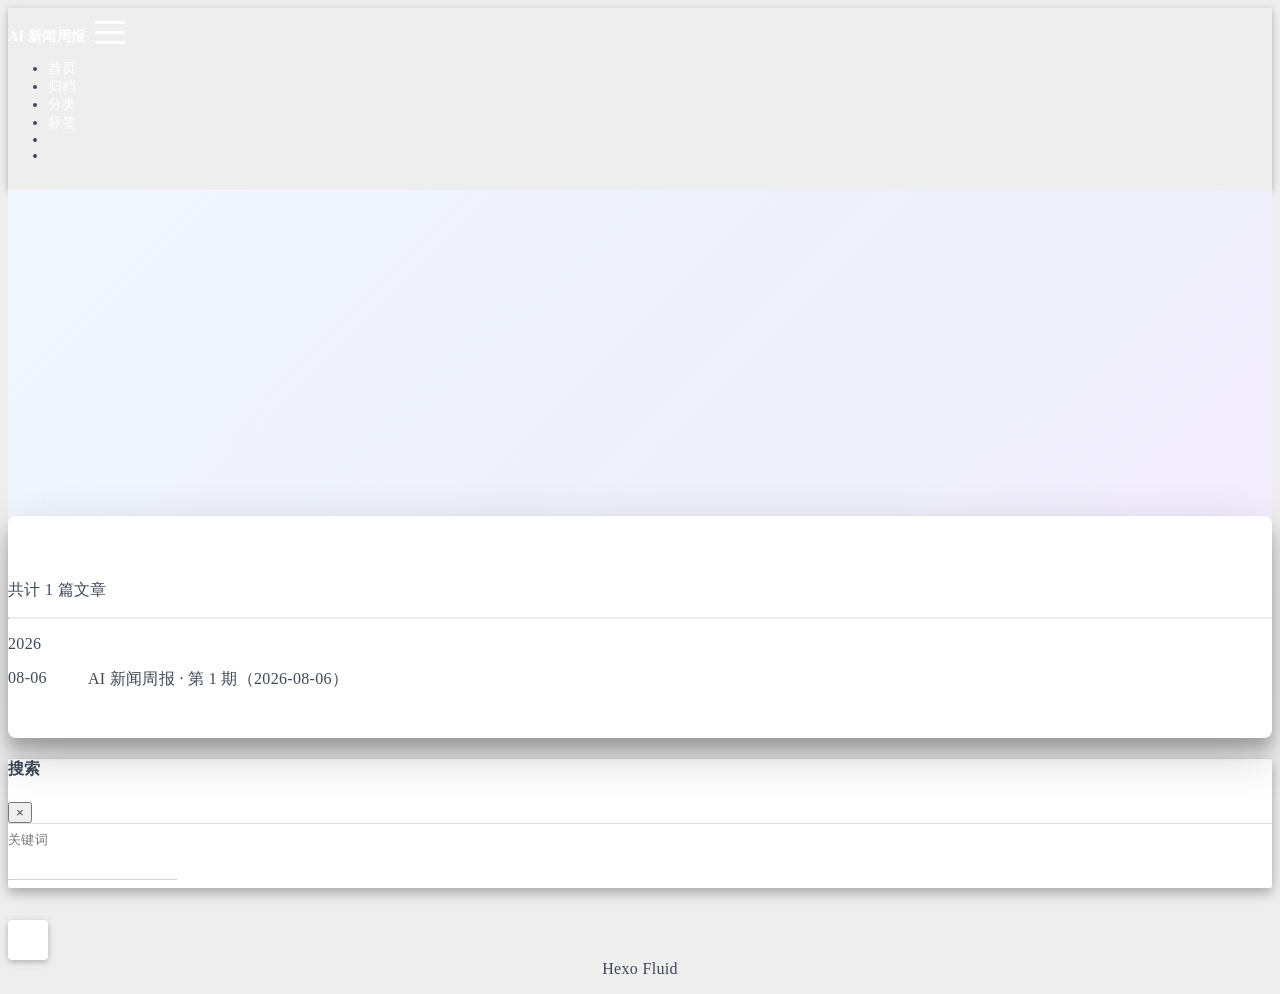
==== commit 917218b6: "Site updated: 2026-08-06 09:00:02" ====
--- a/archives/index.html
+++ b/archives/index.html
@@ -60,6 +60,10 @@
     <link id="highlight-css-dark" rel="stylesheet" href="/css/highlight-dark.css" />
   
 
+
+
+  
+<link rel="stylesheet" href="/css/custom.css">
 
 
 
--- a/css/custom.css
+++ b/css/custom.css
@@ -0,0 +1,27 @@
+/* ============================================================
+   AI 新闻周报 · Fluid 定制样式
+   首页/页面 Banner：去掉图片，改为柔和渐变背景
+   ============================================================ */
+
+/* 全局 Banner 渐变（首页 + 各页面顶部） */
+.banner {
+  background: linear-gradient(135deg, #eef4ff 0%, #e8ecf8 45%, #f0e6ff 100%) !important;
+}
+
+/* Banner 上的文字颜色（渐变背景下用深色更清晰） */
+.banner .slogan,
+.banner .banner-title,
+.banner .banner-subtitle,
+.banner .scroll-down {
+  color: #2c3e50 !important;
+}
+
+/* Banner 蒙版（渐变背景不需要深色蒙版） */
+.banner .mask {
+  background: rgba(255, 255, 255, 0.25) !important;
+}
+
+/* 滚动提示箭头颜色 */
+.banner .scroll-down .iconfont {
+  color: #4a6fa5 !important;
+}
